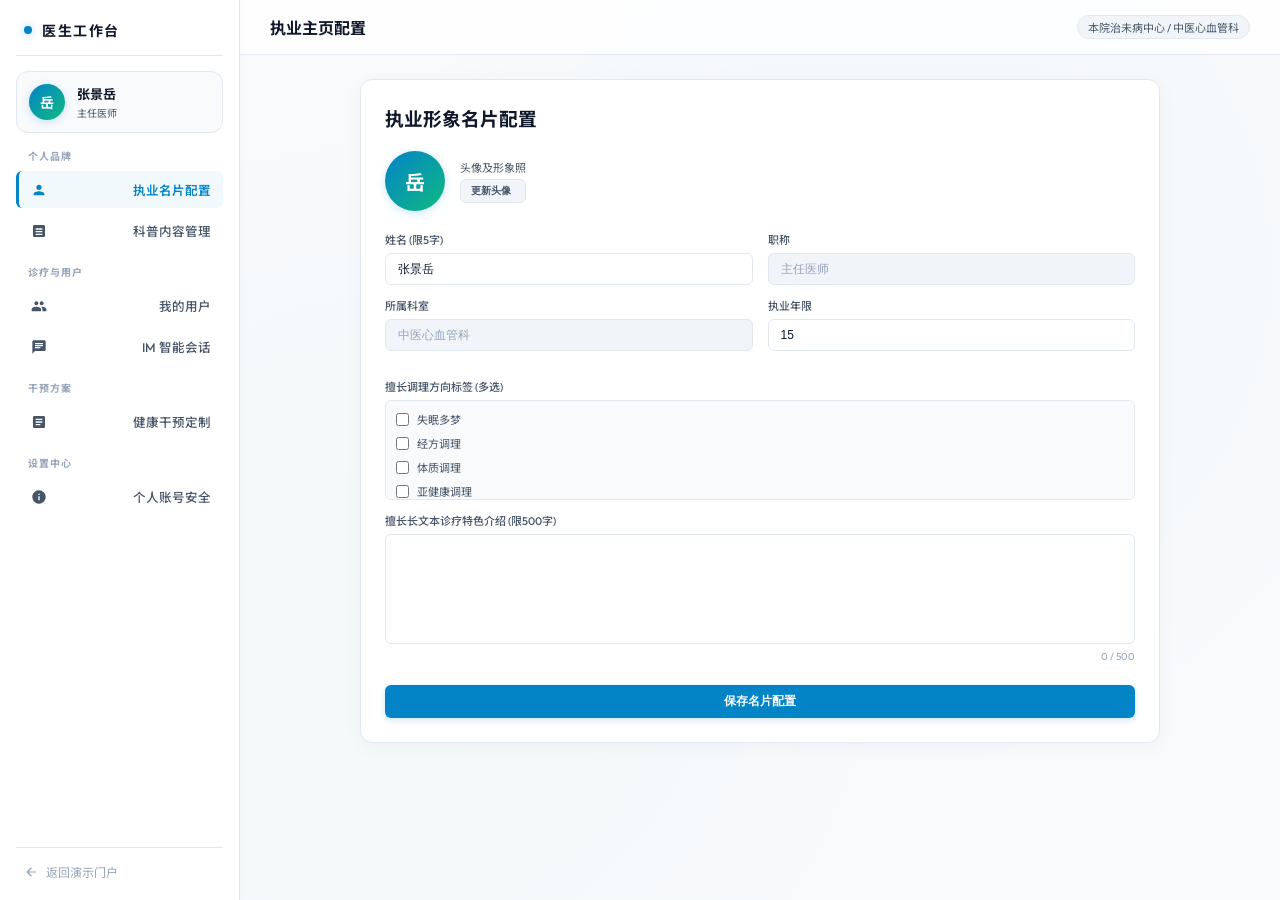
==== doctor.html @ 21242876 "feat: init active health management platform and refactor health state logic" ====
<!DOCTYPE html>
<html lang="zh-CN">
<head>
    <meta charset="UTF-8">
    <meta name="viewport" content="width=device-width, initial-scale=1.0">
    <title>医生端工作台 - AI主动健康平台</title>
    <meta name="description" content="医生执业形象、随访监控、干预方案AI制定、IM智能会话与账号安全中心。">
    <link rel="stylesheet" href="doctor.css">
</head>
<body>

    <!-- 全局页面容器 -->
    <div class="doctor-layout">
        
        <!-- ==================== 左侧固定导航栏 ==================== -->
        <aside class="sidebar">
            <div class="brand">
                <span class="brand-dot"></span>
                <span class="brand-name">医生工作台</span>
            </div>
            
            <!-- 医生个人简要名片 -->
            <div class="sidebar-doc-card">
                <div class="sidebar-avatar" id="side-doc-avatar">岳</div>
                <div class="sidebar-doc-info">
                    <strong id="side-doc-name">张景岳</strong>
                    <span id="side-doc-title">主任医师</span>
                </div>
            </div>
            
            <nav class="sidebar-nav">
                <!-- 模块一：个人品牌管理 -->
                <div class="menu-group">
                    <div class="menu-group-title">个人品牌</div>
                    <a href="#" class="nav-item active" data-panel="profile">
                        <svg viewBox="0 0 24 24"><path d="M12 12c2.21 0 4-1.79 4-4s-1.79-4-4-4-4 1.79-4 4 1.79 4 4 4zm0 2c-2.67 0-8 1.34-8 4v2h16v-2c0-2.66-5.33-4-8-4z"/></svg>
                        执业名片配置
                    </a>
                    <a href="#" class="nav-item" data-panel="articles">
                        <svg viewBox="0 0 24 24"><path d="M19 3H5c-1.1 0-2 .9-2 2v14c0 1.1.9 2 2 2h14c1.1 0 2-.9 2-2V5c0-1.1-.9-2-2-2zm-2 15H7v-2h10v2zm0-4H7v-2h10v2zm0-4H7V8h10v2z"/></svg>
                        科普内容管理
                    </a>
                </div>

                <!-- 模块二：用户与随访 -->
                <div class="menu-group">
                    <div class="menu-group-title">诊疗与用户</div>
                    <a href="#" class="nav-item" data-panel="patients">
                        <svg viewBox="0 0 24 24"><path d="M16 11c1.66 0 2.99-1.34 2.99-3S17.66 5 16 5c-1.66 0-3 1.34-3 3s1.34 3 3 3zm-8 0c1.66 0 2.99-1.34 2.99-3S9.66 5 8 5C6.34 5 5 6.34 5 8s1.34 3 3 3zm0 2c-2.33 0-7 1.17-7 3.5V20h14v-3.5c0-2.33-4.67-3.5-7-3.5zm8 0c-.29 0-.62.02-.97.05 1.16.84 1.97 2 1.97 3.45V20h6v-3.5c0-2.33-4.67-3.5-7-3.5z"/></svg>
                        我的用户
                        <span class="alarm-badge blink" id="sidebar-alarm-badge" style="display:none;">1</span>
                    </a>
                    <a href="#" class="nav-item" data-panel="im">
                        <svg viewBox="0 0 24 24"><path d="M20 2H4c-1.1 0-1.99.9-1.99 2L2 22l4-4h14c1.1 0 2-.9 2-2V4c0-1.1-.9-2-2-2zM6 9h12v2H6V9zm8 5H6v-2h8v2zm4-6H6V6h12v2z"/></svg>
                        IM 智能会话
                    </a>
                </div>

                <!-- 模块三：方案与服务 -->
                <div class="menu-group">
                    <div class="menu-group-title">干预方案</div>
                    <a href="#" class="nav-item" data-panel="recipes">
                        <svg viewBox="0 0 24 24"><path d="M19 3H5c-1.1 0-2 .9-2 2v14c0 1.1.9 2 2 2h14c1.1 0 2-.9 2-2V5c0-1.1-.9-2-2-2zm-5 14H7v-2h7v2zm3-4H7v-2h10v2zm0-4H7V7h10v2z"/></svg>
                        健康干预定制
                    </a>
                </div>

                <!-- 模块四：账号设置 -->
                <div class="menu-group">
                    <div class="menu-group-title">设置中心</div>
                    <a href="#" class="nav-item" data-panel="account">
                        <svg viewBox="0 0 24 24"><path d="M12 2C6.48 2 2 6.48 2 12s4.48 10 10 10 10-4.48 10-10S17.52 2 12 2zm1 15h-2v-6h2v6zm0-8h-2V7h2v2z"/></svg>
                        个人账号安全
                    </a>
                </div>
            </nav>
            
            <div class="sidebar-footer">
                <a href="portal.html" class="exit-link">
                    <svg viewBox="0 0 24 24"><path d="M20 11H7.83l5.59-5.59L12 4l-8 8 8 8 1.41-1.41L7.83 13H20v-2z"/></svg>
                    返回演示门户
                </a>
            </div>
        </aside>

        <!-- ==================== 右侧核心内容区 ==================== -->
        <main class="main-content">
            
            <!-- 头部状态栏 -->
            <header class="content-header">
                <h2 id="current-panel-title">执业主页配置</h2>
                <div class="user-profile">
                    <span class="user-role" id="header-doc-hospital">本院治未病中心 / 中医心血管科</span>
                </div>
            </header>
            
            <!-- 各面板内容区 -->
            <div class="panel-container">
                
                <!-- ==================== 面板 1：执业主页配置 ==================== -->
                <div class="view-panel active" id="panel-profile">
                    <div class="card-glass" style="max-width: 800px; margin: 0 auto;">
                        <h3>执业形象名片配置</h3>
                        <div class="profile-avatar-row" style="margin: 20px 0;">
                            <div class="profile-avatar-large">岳</div>
                            <div style="display:flex; flex-direction:column; gap:4px;">
                                <span style="font-size:11px; color:var(--text-secondary);">头像及形象照</span>
                                <button class="btn btn-secondary" style="padding:4px 10px; font-size:10px;">更新头像</button>
                            </div>
                        </div>
                        
                        <div class="form-group-row">
                            <div class="form-group">
                                <label class="form-label">姓名 (限5字)</label>
                                <input type="text" class="form-input" id="profile-name" value="张景岳">
                            </div>
                            <div class="form-group">
                                <label class="form-label">职称</label>
                                <input type="text" class="form-input" id="profile-title" value="主任医师" disabled>
                            </div>
                        </div>
                        <div class="form-group-row">
                            <div class="form-group">
                                <label class="form-label">所属科室</label>
                                <input type="text" class="form-input" id="profile-dept" value="中医心血管科" disabled>
                            </div>
                            <div class="form-group">
                                <label class="form-label">执业年限</label>
                                <input type="number" class="form-input" id="profile-years" value="15">
                            </div>
                        </div>
                        <div class="form-group" style="margin-top: 15px;">
                            <label class="form-label">擅长调理方向标签 (多选)</label>
                            <div class="checkbox-group" style="max-height:100px;">
                                <label class="checkbox-label"><input type="checkbox" class="profile-tag-check" value="失眠多梦"> 失眠多梦</label>
                                <label class="checkbox-label"><input type="checkbox" class="profile-tag-check" value="经方调理"> 经方调理</label>
                                <label class="checkbox-label"><input type="checkbox" class="profile-tag-check" value="体质调理"> 体质调理</label>
                                <label class="checkbox-label"><input type="checkbox" class="profile-tag-check" value="亚健康调理"> 亚健康调理</label>
                                <label class="checkbox-label"><input type="checkbox" class="profile-tag-check" value="慢病管理"> 慢病管理</label>
                                <label class="checkbox-label"><input type="checkbox" class="profile-tag-check" value="脾胃调理"> 脾胃调理</label>
                            </div>
                        </div>
                        <div class="form-group">
                            <label class="form-label">擅长长文本诊疗特色介绍 (限500字)</label>
                            <textarea class="form-input" id="profile-desc" style="height:110px; resize:none;" maxlength="500" oninput="updateCharCount()"></textarea>
                            <span class="char-count" id="char-count-lbl">0 / 500</span>
                        </div>
                        <button class="btn btn-primary" onclick="saveDocProfileSettings()" style="width:100%; justify-content:center; margin-top:10px;">保存名片配置</button>
                    </div>
                </div>

                <!-- ==================== 面板 1.5：科普内容管理 ==================== -->
                <div class="view-panel" id="panel-articles">
                    <div class="card-glass" style="max-width: 1000px; margin: 0 auto;">
                        <!-- 过滤搜索栏 -->
                        <div class="filter-row">
                            <div class="filter-group">
                                <label class="filter-label">科普标题</label>
                                <input type="text" class="form-input" id="searchArticleTitle" placeholder="搜索标题..." style="width: 180px;" oninput="filterArticlesList()">
                            </div>
                            <div class="filter-group">
                                <label class="filter-label">分类</label>
                                <select class="form-input" id="filterArticleType" style="width: 100px;" onchange="filterArticlesList()">
                                    <option value="all">全部类型</option>
                                    <option value="图文">图文</option>
                                    <option value="视频">视频</option>
                                </select>
                            </div>
                            <div class="filter-group">
                                <label class="filter-label">状态</label>
                                <select class="form-input" id="filterArticleStatus" style="width: 100px;" onchange="filterArticlesList()">
                                    <option value="all">全部状态</option>
                                    <option value="published">已发布</option>
                                    <option value="draft">草稿</option>
                                    <option value="unpublished">已下架</option>
                                </select>
                            </div>
                        </div>

                        <div class="panel-header-action" style="margin-top: 10px;">
                            <h3>科普文章与科普短视频发布</h3>
                            <div class="btn-group">
                                <button class="btn btn-accent" style="padding:6px 12px;" onclick="openAddArticleModal()">+ 发布文章</button>
                                <button class="btn btn-accent" style="padding:6px 12px;" onclick="openAddVideoModal()">+ 发布短视频</button>
                            </div>
                        </div>
                        
                        <div class="table-container">
                            <table class="table">
                                <thead>
                                    <tr>
                                        <th>科普标题</th>
                                        <th>类型</th>
                                        <th>文件大小/字数</th>
                                        <th>生效状态</th>
                                        <th>开启状态</th>
                                        <th>操作</th>
                                    </tr>
                                </thead>
                                <tbody id="cms-list">
                                    <!-- JS 渲染 -->
                                </tbody>
                            </table>
                        </div>
                    </div>
                </div>

                <!-- ==================== 面板 2：我的用户健康档案 ==================== -->
                <div class="view-panel" id="panel-patients">
                    <div class="card-glass shadow-sm">
                        <!-- 搜索与筛选 -->
                        <div class="filter-row" style="display:flex; gap:15px; margin-bottom:15px; flex-wrap: wrap;">
                            <div class="filter-group">
                                <label class="filter-label" style="font-size:12px; color:var(--text-secondary); margin-bottom:4px; display:block;">居民检索</label>
                                <input type="text" class="form-input" id="searchRecordInput" style="width:200px; padding:6px 12px; font-size:12px; background:var(--bg-panel); color:var(--text-primary); border:1px solid var(--border-color); border-radius:6px; outline:none;" placeholder="姓名、手机号..." oninput="filterPatientsList()">
                            </div>
                            <div class="filter-group">
                                <label class="filter-label" style="font-size:12px; color:var(--text-secondary); margin-bottom:4px; display:block;">健康评级</label>
                                <select class="form-input" id="filterPatientState" style="width:140px; padding:6px 12px; font-size:12px; background:var(--bg-panel); color:var(--text-primary); border:1px solid var(--border-color); border-radius:6px; outline:none; cursor:pointer;" onchange="filterPatientsList()">
                                    <option value="all">全部健康判定</option>
                                    <option value="normal">健康 (绿)</option>
                                    <option value="warning">亚健康 (黄)</option>
                                    <option value="risk">风险 (红)</option>
                                </select>
                            </div>
                        </div>

                        <div class="panel-header-action" style="margin-bottom:15px; display:flex; justify-content:space-between; align-items:center;">
                            <h3 style="margin:0; font-size:15px; font-weight:600;">我管理的用户健康档案库</h3>
                            <button class="btn btn-primary" onclick="openAddPatientModal()">+ 新增居民档案</button>
                        </div>
                        
                        <div class="table-container">
                            <table class="table">
                                <thead>
                                    <tr>
                                        <th>姓名</th>
                                        <th>手机号</th>
                                        <th>性别/年龄</th>
                                        <th>BMI状态</th>
                                        <th>健康判定状态</th>
                                        <th>实时体征</th>
                                        <th>操作</th>
                                    </tr>
                                </thead>
                                <tbody id="records-list">
                                    <!-- 由 JS 渲染 -->
                                </tbody>
                            </table>
                        </div>
                    </div>
                </div>

                <!-- ==================== 面板 3：健康干预方案 ==================== -->
                <div class="view-panel" id="panel-recipes">
                    <div class="card-glass">
                        <div class="panel-header-action" style="margin-bottom:15px;">
                            <h3>已开具的健康干预方案列表</h3>
                            <button class="btn btn-primary" onclick="openAddRecipeModal()">+ 新定制干预方案</button>
                        </div>
                        
                        <div class="table-container">
                            <table class="table">
                                <thead>
                                    <tr>
                                        <th>方案名称</th>
                                        <th>接收居民</th>
                                        <th>中医食疗建议</th>
                                        <th>理疗与运动</th>
                                        <th>起居睡眠</th>
                                        <th>开具日期</th>
                                        <th>操作</th>
                                    </tr>
                                </thead>
                                <tbody id="recipes-list-tbody">
                                    <!-- 由 JS 动态渲染方案列表 -->
                                </tbody>
                            </table>
                        </div>
                    </div>
                </div>

    <!-- 新增/编辑干预方案弹窗 Modal -->
    <div class="modal-overlay" id="recipe-edit-modal" style="z-index: 1000;">
        <div class="modal-content" style="max-width: 900px; width: 90%; background: var(--bg-panel); backdrop-filter: blur(20px); border: 1px solid var(--border-color); box-shadow: 0 20px 40px rgba(0,0,0,0.3);">
            <div class="modal-header">
                <h3 id="recipe-modal-title">个性化健康干预方案定制</h3>
                <span class="modal-close" onclick="closeRecipeModal()">✕</span>
            </div>
            <div class="modal-body" style="padding-top:10px;">
                <div class="recipe-custom-layout" style="display: grid; grid-template-columns: 1.2fr 1fr; gap: 20px;">
                    <!-- 左侧：方案编辑表单 -->
                    <div style="display:flex; flex-direction:column; gap:10px;">
                        <div class="form-group">
                            <label class="form-label">选择在管居民</label>
                            <select class="form-input" id="recp-patient-select" style="background:var(--bg-panel); color:var(--text-primary); border:1px solid var(--border-color);">
                                <!-- 由 JS 渲染在管居民 -->
                            </select>
                        </div>
                        
                        <div class="form-group">
                            <label class="form-label">方案名称 (限30字)</label>
                            <input type="text" class="form-input" id="recp-title" placeholder="例如：气虚型轻度高血压调理方案">
                        </div>
                        
                        <div class="form-group">
                            <label class="form-label">中医食疗建议 (限500字)</label>
                            <textarea class="form-input" id="recp-diet" style="height:60px; resize:none;" placeholder="食疗建议、调理方剂或药膳膳食配比..."></textarea>
                        </div>
                        
                        <div class="form-group">
                            <label class="form-label">理疗与运动建议 (限300字)</label>
                            <textarea class="form-input" id="recp-sport" style="height:50px; resize:none;" placeholder="如太极拳、八段锦训练时长等..."></textarea>
                        </div>
                        
                        <div class="form-group">
                            <label class="form-label">作息改善策略 (限300字)</label>
                            <textarea class="form-input" id="recp-sleep" style="height:50px; resize:none;" placeholder="起居时辰及作息改善要求..."></textarea>
                        </div>
                        
                        <div class="form-group">
                            <label class="form-label">医生专属医嘱 (限200字)</label>
                            <textarea class="form-input" id="recp-advise" style="height:40px; resize:none;" placeholder="例如：心率血氧如持续异常，请尽快线下复诊..."></textarea>
                        </div>
                        
                        <div class="form-group">
                            <label class="form-label">推荐关联商品 (多选)</label>
                            <div class="checkbox-group" id="recp-goods-checkboxes" style="max-height:80px; overflow-y:auto; padding:5px; border:1px solid var(--border-color); border-radius:6px; background:rgba(0,0,0,0.05);">
                                <!-- JS 渲染可用商品 -->
                            </div>
                        </div>
                    </div>

                    <!-- 右侧：方案模板一键套用 -->
                    <div style="display:flex; flex-direction:column; gap:10px; border-left: 1px solid var(--border-color); padding-left:20px;">
                        <h4 style="font-size:12px; color:var(--accent); margin-bottom:5px;">常用中医健康方案模板 (一键套用)</h4>
                        <div class="template-list" style="display:flex; flex-direction:column; gap:10px; overflow-y:auto; max-height:420px;">
                            
                            <div class="template-card" onclick="applyRecipeTemplate(1)" style="cursor:pointer; padding:10px; border:1px solid var(--border-color); border-radius:8px; background:rgba(255,255,255,0.02); transition:0.3s;">
                                <strong>🍵 脾虚湿盛失眠调理模板</strong>
                                <p style="font-size:10px; color:var(--text-secondary); margin-top:4px; line-height:1.4;">食疗多以薏米红豆山药为主，运动配合午后八段锦理气化湿，夜里10点前入睡。</p>
                            </div>
                            
                            <div class="template-card" onclick="applyRecipeTemplate(2)" style="cursor:pointer; padding:10px; border:1px solid var(--border-color); border-radius:8px; background:rgba(255,255,255,0.02); transition:0.3s;">
                                <strong>🧘 轻度高血压肝阳上亢运动模板</strong>
                                <p style="font-size:10px; color:var(--text-secondary); margin-top:4px; line-height:1.4;">配合晚间太极拳及意守涌泉舒缓交感神经，多食苦瓜芹菜，控盐控脂。</p>
                            </div>
                            
                            <div class="template-card" onclick="applyRecipeTemplate(3)" style="cursor:pointer; padding:10px; border:1px solid var(--border-color); border-radius:8px; background:rgba(255,255,255,0.02); transition:0.3s;">
                                <strong>🍵 气阴两虚气短乏力茶饮模板</strong>
                                <p style="font-size:10px; color:var(--text-secondary); margin-top:4px; line-height:1.4;">推荐人参黄精生脉饮代茶频服，晨起温和慢跑，切勿过度劳累及大汗淋漓。</p>
                            </div>

                        </div>
                        <div style="font-size:9px; color:var(--text-muted); line-height:1.4; margin-top:10px;">
                            💡 说明：选择上方方案模板将自动填入左侧编辑域。医生可在二次微调后确认下发并保存。
                        </div>
                    </div>
                </div>
            </div>
            <div class="modal-footer" style="padding-top:15px; border-top: 1px solid var(--border-color); display:flex; justify-content:flex-end; gap:10px;">
                <button class="btn btn-secondary" onclick="closeRecipeModal()">取消</button>
                <button class="btn btn-success" onclick="submitHealthRecipe()">确认下发方案并永久归档</button>
            </div>
        </div>
    </div>

                <!-- ==================== 面板 4：IM 智能会话 ==================== -->
                <div class="view-panel" id="panel-im">
                    <div class="card-glass" style="padding:20px; height: 580px; display:flex; flex-direction:column; justify-content:center; align-items:center; gap:20px; text-align:center;">
                        <svg viewBox="0 0 24 24" style="width:64px; height:64px; fill:var(--accent);"><path d="M20 2H4c-1.1 0-1.99.9-1.99 2L2 22l4-4h14c1.1 0 2-.9 2-2V4c0-1.1-.9-2-2-2zM6 9h12v2H6V9zm8 5H6v-2h8v2zm4-6H6V6h12v2z"/></svg>
                        <div style="max-width:480px;">
                            <h3 style="font-size:16px; margin-bottom:10px;">即时通信双向联动演练入口</h3>
                            <p style="font-size:12px; color:var(--text-secondary); line-height:1.6; margin-bottom:20px;">
                                平台高保真双机联动演练器提供了最完整的实时 IM 会话功能。为了在演示时具有最佳的侧边大屏互动、手表异常 30s 波动监测、高危警报自动红闪以及转诊就医引导，建议直接使用联动演练器进行汇报。
                            </p>
                            <a href="doctor_connect.html" class="btn btn-accent" style="padding:10px 24px; text-decoration:none;">开启双端 IM 连通演练 (doctor_connect.html)</a>
                        </div>
                    </div>
                </div>

                <!-- ==================== 面板 5：个人账号安全 ==================== -->
                <div class="view-panel" id="panel-account">
                    <div class="recipe-custom-layout">
                        <!-- 修改密码 -->
                        <div class="card-glass">
                            <h3>修改登录密码</h3>
                            <div class="form-group" style="margin-top:15px;">
                                <label class="form-label">原密码</label>
                                <input type="password" class="form-input" id="oldPassword" placeholder="输入原密码 (默认 admin)">
                            </div>
                            <div class="form-group">
                                <label class="form-label">新密码 (至少8位, 包含字母和数字)</label>
                                <input type="password" class="form-input" id="newPassword" placeholder="输入新密码">
                            </div>
                            <div class="form-group">
                                <label class="form-label">确认新密码</label>
                                <input type="password" class="form-input" id="confirmPassword" placeholder="再次输入新密码">
                            </div>
                            <button class="btn btn-primary" onclick="submitPasswordChange()" style="width:100%; justify-content:center; margin-top:10px;">提交修改密码</button>
                        </div>

                        <!-- 手机安全换绑 -->
                        <div class="card-glass">
                            <h3>安全换绑手机号 (双向验证)</h3>
                            <div class="phone-status-display" style="margin: 15px 0 10px;">
                                <span>当前绑定手机号：</span>
                                <strong id="currentBindPhone">138****8888</strong>
                            </div>
                            
                            <!-- 第一步 -->
                            <div id="phone-step-1">
                                <div class="form-group">
                                    <label class="form-label">获取原手机验证码以确认身份</label>
                                    <div class="sms-code-group">
                                        <input type="text" class="form-input" id="oldCodeInput" placeholder="原号码验证码">
                                        <button class="sms-send-btn" id="oldSmsBtn" onclick="sendOldPhoneSms()">获取验证码</button>
                                    </div>
                                </div>
                                <button class="btn btn-accent" onclick="nextPhoneStep()" style="width:100%; justify-content:center; margin-top:10px;">验证身份并进入下一步</button>
                            </div>

                            <!-- 第二步 -->
                            <div id="phone-step-2" style="display:none;">
                                <div class="form-group">
                                    <label class="form-label">新手机号</label>
                                    <input type="text" class="form-input" id="newPhoneInput" placeholder="输入新11位手机号">
                                </div>
                                <div class="form-group">
                                    <label class="form-label">新手机验证码</label>
                                    <div class="sms-code-group">
                                        <input type="text" class="form-input" id="newCodeInput" placeholder="新号码验证码">
                                        <button class="sms-send-btn" id="newSmsBtn" onclick="sendNewPhoneSms()">获取验证码</button>
                                    </div>
                                </div>
                                <button class="btn btn-primary" onclick="submitPhoneChange()" style="width:100%; justify-content:center; margin-top:10px;">确认安全换绑</button>
                            </div>
                        </div>
                    </div>
                </div>

            </div>
        </main>
    </div>

    <!-- ==================== 科普内容发布与编辑模态框 ==================== -->
    <div class="modal-overlay" id="article-modal">
        <div class="modal-content">
            <div class="modal-header" style="display:flex; justify-content:space-between; align-items:center; border-bottom: 1px solid var(--border-color); padding-bottom:10px; margin-bottom:15px;">
                <h3 id="article-modal-title">发布科普图文文章</h3>
                <span class="modal-close" style="cursor:pointer;" onclick="closeAddArticleModal()">✕</span>
            </div>
            <div class="form-group">
                <label class="form-label">文章标题</label>
                <input type="text" class="form-input" id="art-title" placeholder="例如：春季养肝防气滞食疗指南">
            </div>
            <div class="form-group">
                <label class="form-label">正文文字</label>
                <textarea class="form-input" id="art-body" style="height:120px; resize:none;" placeholder="请输入科普文章正文内容..."></textarea>
            </div>
            <div class="modal-footer" style="display:flex; justify-content:flex-end; gap:10px; margin-top:15px; border-top:1px solid var(--border-color); padding-top:10px;">
                <button class="btn btn-secondary" onclick="closeAddArticleModal()">取消</button>
                <button class="btn btn-primary" id="art-submit-btn" onclick="submitAddArticle()">确认发布科普</button>
            </div>
        </div>
    </div>

    <div class="modal-overlay" id="video-modal">
        <div class="modal-content">
            <div class="modal-header" style="display:flex; justify-content:space-between; align-items:center; border-bottom: 1px solid var(--border-color); padding-bottom:10px; margin-bottom:15px;">
                <h3 id="video-modal-title">发布科普微视频</h3>
                <span class="modal-close" style="cursor:pointer;" onclick="closeAddVideoModal()">✕</span>
            </div>
            <div class="form-group">
                <label class="form-label">视频科普标题</label>
                <input type="text" class="form-input" id="vid-title" placeholder="例如：太极拳涌泉静息呼吸法教学">
            </div>
            <div class="form-group">
                <label class="form-label">模拟上传视频文件 (仅限MP4/MOV，小于100MB)</label>
                <div style="display:flex; gap:10px; align-items:center;">
                    <input type="number" class="form-input" id="vid-size" style="width:100px;" placeholder="文件大小MB">
                    <span style="font-size:10px; color:var(--text-secondary);">MB (校验大小)</span>
                </div>
            </div>
            <div class="modal-footer" style="display:flex; justify-content:flex-end; gap:10px; margin-top:15px; border-top:1px solid var(--border-color); padding-top:10px;">
                <button class="btn btn-secondary" onclick="closeAddVideoModal()">取消</button>
                <button class="btn btn-primary" id="vid-submit-btn" onclick="submitAddVideo()">提交发布并异步转码</button>
            </div>
        </div>
    </div>

    <!-- ==================== 6. 生理数字人个人详情看板弹窗 (浅色科技版，支持二级下钻) ==================== -->
    <div class="modal-overlay" id="record-detail-modal" onclick="closeRecordDetailModal()">
        <div class="record-detail-container" onclick="event.stopPropagation()">
            
            <div class="modal-close-btn" onclick="closeRecordDetailModal()">✕</div>
            
            <div class="record-detail-title">
                <h2>居民健康画像数字孪生看板 <span class="sync-status" id="headerTimeDetail">手表指标 5s 动态刷新</span></h2>
            </div>

            <div class="record-detail-layout">
                <!-- 左列：基础信息 + 5大体征数据 + 趋势图 -->
                <div class="record-side-col">
                    
                    <!-- 模块 B: 用户核心信息 -->
                    <div class="info-block">
                        <div class="info-block-title">👤 用户核心资料</div>
                        <div class="profile-grid">
                            <div class="profile-item">
                                <span class="profile-label">用户名</span>
                                <span class="profile-val" id="pat-name">用****6</span>
                            </div>
                            <div class="profile-item">
                                <span class="profile-label">手机号</span>
                                <span class="profile-val" id="pat-phone">139****9056</span>
                            </div>
                            <div class="profile-item">
                                <span class="profile-label">性别年龄</span>
                                <span class="profile-val" id="pat-age">男 / 32岁</span>
                            </div>
                            <div class="profile-item">
                                <span class="profile-label">身高体重</span>
                                <span class="profile-val" id="pat-body">170cm / 69kg</span>
                            </div>
                            <div class="profile-item">
                                <span class="profile-label">BMI</span>
                                <span class="profile-val text-neon-green" id="pat-bmi">23.88 <span class="bmi-badge">正常</span></span>
                            </div>
                        </div>
                    </div>

                    <!-- 模块 D: 实时生理体征 data -->
                    <div class="info-block" style="margin-top: 15px;">
                        <div class="info-block-title">⌚ 实时生理体征 (手表实时监测)</div>
                        <div class="flex-col gap-10">
                            <!-- D-1 心率 -->
                            <div class="vital-card border-heart">
                                <div class="vital-icon-box bg-heart">❤️</div>
                                <div class="vital-content">
                                    <div class="vital-row">
                                        <span class="vital-label">实时心率</span>
                                        <span class="vital-status text-neon-green" id="det-hr-status">正常</span>
                                    </div>
                                    <div class="vital-row-data">
                                        <span class="vital-number text-neon-cyan" id="det-hr">80</span>
                                        <span class="vital-unit">次/分</span>
                                    </div>
                                    <div class="vital-time" id="det-hr-time">更新时间: 刚刚</div>
                                </div>
                            </div>

                            <!-- D-2 睡眠 -->
                            <div class="vital-card border-sleep">
                                <div class="vital-icon-box bg-sleep">🛌</div>
                                <div class="vital-content">
                                    <div class="vital-row">
                                        <span class="vital-label">睡眠时长</span>
                                        <span class="vital-status text-neon-green" id="det-sleep-status">正常</span>
                                    </div>
                                    <div class="vital-row-data">
                                        <span class="vital-number text-neon-cyan" id="det-sleep">7.5</span>
                                        <span class="vital-unit">小时</span>
                                    </div>
                                    <div class="vital-time" id="det-sleep-time">更新时间: 刚刚</div>
                                </div>
                            </div>

                            <!-- D-3 血压 -->
                            <div class="vital-card border-bp">
                                <div class="vital-icon-box bg-bp">🩺</div>
                                <div class="vital-content">
                                    <div class="vital-row">
                                        <span class="vital-label">血压状况</span>
                                        <span class="vital-status text-neon-green" id="det-bp-status">正常</span>
                                    </div>
                                    <div class="vital-row-data">
                                        <span class="vital-number text-neon-cyan" id="det-bp">120/80</span>
                                        <span class="vital-unit">mmHg</span>
                                    </div>
                                    <div class="vital-time" id="det-bp-time">更新时间: 刚刚</div>
                                </div>
                            </div>

                            <!-- D-4 血氧 -->
                            <div class="vital-card border-o2">
                                <div class="vital-icon-box bg-o2">🩸</div>
                                <div class="vital-content">
                                    <div class="vital-row">
                                        <span class="vital-label">血氧饱和度</span>
                                        <span class="vital-status text-neon-green" id="det-spo2-status">正常</span>
                                    </div>
                                    <div class="vital-row-data">
                                        <span class="vital-number text-neon-cyan" id="det-spo2">99</span>
                                        <span class="vital-unit">%</span>
                                    </div>
                                    <div class="vital-time" id="det-spo2-time">更新时间: 刚刚</div>
                                </div>
                            </div>

                            <!-- D-5 步数 -->
                            <div class="vital-card border-step">
                                <div class="vital-icon-box bg-step">🏃</div>
                                <div class="vital-content">
                                    <div class="vital-row">
                                        <span class="vital-label">今日步数</span>
                                        <span class="vital-status text-neon-green" id="det-step-status">达标</span>
                                    </div>
                                    <div class="vital-row-data">
                                        <span class="vital-number text-neon-cyan" id="det-step">8000</span>
                                        <span class="vital-unit">步</span>
                                    </div>
                                    <div class="vital-time" id="det-step-time">更新时间: 刚刚</div>
                                </div>
                            </div>
                        </div>
                    </div>

                    <!-- 模块 E: 用户历史趋势折线图 -->
                    <div class="info-block" style="margin-top: 15px; height: 230px; display: flex; flex-direction: column;">
                        <div class="info-block-title">📈 生理指标30天趋势历史</div>
                        <div class="trends-tab-group">
                            <button class="trend-tab active" data-type="heart" onclick="switchDetailTrend('heart')">心率</button>
                            <button class="trend-tab" data-type="sleep" onclick="switchDetailTrend('sleep')">睡眠</button>
                            <button class="trend-tab" data-type="bp" onclick="switchDetailTrend('bp')">血压</button>
                            <button class="trend-tab" data-type="o2" onclick="switchDetailTrend('o2')">血氧</button>
                            <button class="trend-tab" data-type="step" onclick="switchDetailTrend('step')">步数</button>
                        </div>
                        <div class="trend-chart-draw-area" style="flex-grow: 1; margin-top: 10px;">
                            <svg id="detailTrendSVG" width="100%" height="100%" viewBox="0 0 280 130" preserveAspectRatio="none">
                                <!-- JS 动态重绘折线与渐变 -->
                            </svg>
                        </div>
                    </div>

                </div>

                <!-- 中列：3D生理数字人展示区 -->
                <div class="record-center-col">
                    
                    <!-- 模块 C: 3D数字人及发光底座 -->
                    <div class="twin-model-container">
                        
                        <!-- 悬浮标签系统 -->
                        <div class="floating-tag-item tag-l" id="detTagHeart" style="top: 100px; left: 10px;">
                            <span class="tag-status-icon bg-green">🟢</span>
                            <span class="tag-txt">心率: 80bpm</span>
                        </div>
                        
                        <div class="floating-tag-item tag-r" id="detTagSleep" style="top: 140px; right: 10px;">
                            <span class="tag-status-icon bg-green">🟢</span>
                            <span class="tag-txt">睡眠: 7.5h</span>
                        </div>

                        <div class="floating-tag-item tag-l" id="detTagBp" style="top: 180px; left: 5px;">
                            <span class="tag-status-icon bg-green">🟢</span>
                            <span class="tag-txt">血压: 120/80</span>
                        </div>

                        <div class="floating-tag-item tag-r" id="detTagO2" style="top: 220px; right: 5px;">
                            <span class="tag-status-icon bg-green">🟢</span>
                            <span class="tag-txt">血氧: 99%</span>
                        </div>

                        <div class="floating-tag-item tag-l" id="detTagStep" style="bottom: 80px; left: 15px;">
                            <span class="tag-status-icon bg-green">🟢</span>
                            <span class="tag-txt">步数: 8000步</span>
                        </div>

                        <!-- 虚线引线 SVG 图层 -->
                        <svg class="pointer-line-layer" id="pointerLineLayer" width="100%" height="100%">
                            <!-- 动态划线 -->
                        </svg>

                        <!-- 半透明蓝色 3D 数字人 -->
                        <div class="human-mesh-box">
                            <svg viewBox="0 0 100 240" class="human-mesh-svg">
                                <!-- 身体轮廓骨骼线 -->
                                <path class="body-skeleton" d="M50 20 L50 220 M30 60 L70 60 M30 60 L35 120 L28 180 M70 60 L65 120 L72 180 M40 130 L38 180 L42 230 M60 130 L62 180 L58 230 M40 130 L60 130" stroke="#0284c7" stroke-width="1.2" fill="none" opacity="0.6"/>
                                <circle cx="50" cy="30" r="14" stroke="#0284c7" stroke-width="1.5" fill="none" opacity="0.5"/>
                                <!-- 脑部微变发光 -->
                                <circle cx="50" cy="30" r="4" fill="#0284c7" opacity="0.8" class="skeleton-glow" id="detBrainGlow"></circle>
                                <!-- 心脏跳动发光 -->
                                <circle cx="48" cy="72" r="5" fill="#ef4444" id="detHeartGlow" class="heart-pulse-node"></circle>
                                <!-- 肺部发光 -->
                                <ellipse cx="50" cy="85" rx="7" ry="9" stroke="#0284c7" stroke-width="0.8" fill="none" opacity="0.4"/>
                                <!-- 胃部发光 -->
                                <path d="M46 102 Q50 96 54 105 Q58 114 48 116 Z" stroke="#0284c7" stroke-width="0.8" fill="none" opacity="0.4"/>
                                <!-- 肾脏发光 -->
                                <circle cx="42" cy="120" r="2.5" fill="#0284c7" opacity="0.4"></circle>
                                <circle cx="58" cy="120" r="2.5" fill="#0284c7" opacity="0.4"></circle>
                            </svg>
                        </div>

                        <!-- 双层自旋转底座 -->
                        <div class="digital-pedestal">
                            <div class="pedestal-ring ring-cw"></div>
                            <div class="pedestal-ring ring-ccw"></div>
                        </div>

                        <!-- 24小时评估总体状态 -->
                        <div class="pedestal-health-score">
                            <div class="score-lbl">24小时健康评估</div>
                            <div class="score-status text-neon-green" id="det-general-status">正常</div>
                            <div class="score-stars" id="det-general-stars">★★★★☆</div>
                        </div>
                    </div>
                </div>

                <!-- 右列：疾病预测 + 睡眠与运动直方图 + 八维中医雷达图 -->
                <div class="record-side-col">
                    
                    <!-- 模块 F: 未来一个月疾病风险评估 -->
                    <div class="info-block">
                        <div class="info-block-title">🔮 未来一个月疾病风险预测</div>
                        <div class="risk-bar-list">
                            <div class="bar-item">
                                <div class="bar-meta"><span>脑血管风险</span><span id="det-risk-stroke">5.2%</span></div>
                                <div class="bar-track"><div class="bar-fill bg-green" id="det-fill-stroke" style="width: 5.2%;"></div></div>
                            </div>
                            <div class="bar-item">
                                <div class="bar-meta"><span>心力衰竭</span><span id="det-risk-heartfail">1.2%</span></div>
                                <div class="bar-track"><div class="bar-fill bg-green" id="det-fill-heartfail" style="width: 1.2%;"></div></div>
                            </div>
                            <div class="bar-item">
                                <div class="bar-meta"><span>冠心病</span><span id="det-risk-chd">0.8%</span></div>
                                <div class="bar-track"><div class="bar-fill bg-green" id="det-fill-chd" style="width: 0.8%;"></div></div>
                            </div>
                            <div class="bar-item">
                                <div class="bar-meta"><span>房颤风险</span><span id="det-risk-af">0.6%</span></div>
                                <div class="bar-track"><div class="bar-fill bg-green" id="det-fill-af" style="width: 0.6%;"></div></div>
                            </div>
                        </div>
                    </div>

                    <!-- 模块 G: 睡眠分析直方图 -->
                    <div class="info-block" style="margin-top: 15px;">
                        <div class="info-block-title">🛌 睡眠周期分布监测</div>
                        <div class="sleep-stacked-container">
                            <div class="sleep-timeline-hours">
                                <span class="sleep-time-lbl">入睡 22:30</span>
                                <span class="sleep-time-lbl" style="text-align: right;">起 06:30</span>
                            </div>
                            <!-- 三色睡眠堆叠柱状图 -->
                            <div class="sleep-bar-gauge">
                                <div class="sleep-gauge-segment segment-deep" id="det-sleep-deep-pct" style="width: 35%;" title="深睡"></div>
                                <div class="sleep-gauge-segment segment-light" id="det-sleep-light-pct" style="width: 50%;" title="浅睡"></div>
                                <div class="sleep-gauge-segment segment-awake" id="det-sleep-awake-pct" style="width: 15%;" title="清醒"></div>
                            </div>
                            <!-- 数据比率明细 -->
                            <div class="sleep-stats-detail" style="margin-top: 8px; display: grid; grid-template-columns: repeat(3, 1fr); text-align: center; font-size: 10px;">
                                <div><span style="color: #0369a1; display: block; font-weight: 600;">深睡</span><span id="det-sleep-deep-val">2.6h</span></div>
                                <div><span style="color: #0284c7; display: block; font-weight: 600;">浅睡</span><span id="det-sleep-light-val">3.8h</span></div>
                                <div><span style="color: #eab308; display: block; font-weight: 600;">清醒</span><span id="det-sleep-awake-val">1.1h</span></div>
                            </div>
                        </div>
                    </div>

                    <!-- 模块 H: 24h 运动强度直方图 -->
                    <div class="info-block" style="margin-top: 15px;">
                        <div class="info-block-title">🏃 24小时运动分布 (每小时强度)</div>
                        <div class="motion-histogram-box">
                            <div class="motion-bars-row" id="detMotionBarsRow">
                                <!-- JS 动态画 24 根柱子 -->
                            </div>
                            <div class="motion-hours-labels">
                                <span>00:00</span>
                                <span>12:00</span>
                                <span>24:00</span>
                            </div>
                        </div>
                    </div>

                    <!-- 模块 I: 中医八维脏腑状况雷达图 -->
                    <div class="info-block" style="margin-top: 15px; flex-grow: 1; display: flex; flex-direction: column;">
                        <div class="info-block-title">☯️ 中医气血八维脏腑状况</div>
                        <div class="tcm-radar-section" style="flex-grow: 1; display: grid; grid-template-columns: 140px 1fr; gap: 10px; align-items: center;">
                            <!-- 雷达 SVG 绘图区 -->
                            <div class="radar-svg-box">
                                <svg width="140" height="140" id="tcmRadarSVG" style="display: block; overflow: visible;">
                                    <!-- 动态渲染多边形网格及顶点 -->
                                </svg>
                            </div>
                            <!-- 辨证病机与症状 -->
                            <div class="radar-diagnosis-box">
                                <div class="diag-title" id="detTcmDiagTitle">气血和平 🟢</div>
                                <div class="diag-row-sub">
                                    <span class="diag-lbl">出警病机</span>
                                    <span class="diag-txt-val" id="detTcmDiagPulse">脉象平缓，脏腑气血运行周流。</span>
                                </div>
                                <div class="diag-row-sub" style="margin-top: 5px;">
                                    <span class="diag-lbl">常见症状</span>
                                    <span class="diag-txt-val" id="detTcmDiagSymptoms">神清气爽，饮食正常，无腹胀、失眠多梦。</span>
                                </div>
                            </div>
                        </div>
                    </div>

                </div>
            </div>

        </div>
    </div>

    <!-- 居民档案 新增/编辑 Modal -->
    <div class="modal-overlay" id="patient-modal">
        <div class="modal-content" style="max-width: 600px;">
            <div class="modal-header">
                <h3 id="patient-modal-title">新增居民健康档案</h3>
                <span class="modal-close" onclick="closePatientModal()">✕</span>
            </div>
            <div class="modal-body" style="max-height: 450px; overflow-y: auto; padding-right: 5px;">
                <h4 style="font-size:12px; color:var(--accent); margin-bottom:10px; border-bottom:1px solid var(--border-color); padding-bottom:4px;">基本健康信息</h4>
                <div class="form-group-row">
                    <div class="form-group">
                        <label class="form-label">居民姓名</label>
                        <input type="text" class="form-input" id="pat-form-name" placeholder="请输入姓名">
                    </div>
                    <div class="form-group">
                        <label class="form-label">手机号</label>
                        <input type="text" class="form-input" id="pat-form-phone" placeholder="请输入11位手机号">
                    </div>
                </div>
                <div class="form-group-row">
                    <div class="form-group">
                        <label class="form-label">性别</label>
                        <select class="form-input" id="pat-form-gender">
                            <option value="男">男</option>
                            <option value="女">女</option>
                        </select>
                    </div>
                    <div class="form-group">
                        <label class="form-label">年龄</label>
                        <input type="text" class="form-input" id="pat-form-age" placeholder="例如：45岁">
                    </div>
                </div>
                <div class="form-group-row">
                    <div class="form-group">
                        <label class="form-label">身高 (cm)</label>
                        <input type="number" class="form-input" id="pat-form-height" placeholder="例如：170">
                    </div>
                    <div class="form-group">
                        <label class="form-label">体重 (kg)</label>
                        <input type="number" step="0.1" class="form-input" id="pat-form-weight" placeholder="例如：65">
                    </div>
                    <div class="form-group">
                        <label class="form-label">健康判定状态</label>
                        <input type="text" class="form-input" id="pat-form-state-display" readonly style="background:#f1f5f9; cursor:not-allowed;" value="健康 (绿)">
                        <input type="hidden" id="pat-form-state" value="normal">
                    </div>
                </div>
                
                <h4 style="font-size:12px; color:var(--accent); margin:15px 0 10px; border-bottom:1px solid var(--border-color); padding-bottom:4px;">健康评估风险报告评级</h4>
                <div class="form-group-row">
                    <div class="form-group">
                        <label class="form-label">脑血管风险评估</label>
                        <select class="form-input" id="pat-form-cardio-risk" onchange="autoCalcHealthState()">
                            <option value="低">低</option>
                            <option value="中">中</option>
                            <option value="高">高</option>
                        </select>
                    </div>
                    <div class="form-group">
                        <label class="form-label">情绪压力风险评估</label>
                        <select class="form-input" id="pat-form-emotion-risk" onchange="autoCalcHealthState()">
                            <option value="低">低</option>
                            <option value="中">中</option>
                            <option value="高">高</option>
                        </select>
                    </div>
                    <div class="form-group">
                        <label class="form-label">睡眠风险评估</label>
                        <select class="form-input" id="pat-form-sleep-risk" onchange="autoCalcHealthState()">
                            <option value="低">低</option>
                            <option value="中">中</option>
                            <option value="高">高</option>
                        </select>
                    </div>
                </div>
                
                <h4 style="font-size:12px; color:var(--accent); margin:15px 0 10px; border-bottom:1px solid var(--border-color); padding-bottom:4px;">手表监测体征 (初始模拟值)</h4>
                <div class="form-group-row">
                    <div class="form-group">
                        <label class="form-label">心率 (bpm)</label>
                        <input type="number" class="form-input" id="pat-form-hr" placeholder="如 75">
                    </div>
                    <div class="form-group">
                        <label class="form-label">血氧 (%)</label>
                        <input type="number" class="form-input" id="pat-form-spo2" placeholder="如 98">
                    </div>
                    <div class="form-group">
                        <label class="form-label">血压 (mmHg)</label>
                        <input type="text" class="form-input" id="pat-form-bp" placeholder="如 120/80">
                    </div>
                </div>
                <div class="form-group-row">
                    <div class="form-group">
                        <label class="form-label">睡眠时长 (小时)</label>
                        <input type="number" step="0.1" class="form-input" id="pat-form-sleep" placeholder="如 7.5">
                    </div>
                    <div class="form-group">
                        <label class="form-label">今日步数</label>
                        <input type="number" class="form-input" id="pat-form-steps" placeholder="如 6000">
                    </div>
                </div>

                <h4 style="font-size:12px; color:var(--accent); margin:15px 0 10px; border-bottom:1px solid var(--border-color); padding-bottom:4px;">中医辨证与经络信息</h4>
                <div class="form-group-row">
                    <div class="form-group">
                        <label class="form-label">经络运行盘</label>
                        <input type="text" class="form-input" id="pat-form-meridian" placeholder="如：心经 正常 (午时)">
                    </div>
                    <div class="form-group">
                        <label class="form-label">中医辨证</label>
                        <input type="text" class="form-input" id="pat-form-syndrome" placeholder="如：脾虚湿盛">
                    </div>
                </div>
                <div class="form-group">
                    <label class="form-label">表现症状</label>
                    <input type="text" class="form-input" id="pat-form-symptoms" placeholder="如：腹胀、失眠易醒">
                </div>
                <div class="form-group">
                    <label class="form-label">中医病机解释</label>
                    <textarea class="form-input" id="pat-form-explanation" style="height: 60px; resize: none;" placeholder="例如：脾虚则运化失司..."></textarea>
                </div>
            </div>
            <div class="modal-footer">
                <button class="btn btn-secondary" onclick="closePatientModal()">取消</button>
                <button class="btn btn-success" id="pat-form-submit-btn" onclick="submitPatientForm()">确认保存</button>
            </div>
        </div>
    </div>

    <!-- 全局提示框 -->
    <div class="global-float-notification" id="doc-notification"></div>

    <script src="doctor.js" charset="utf-8"></script>
</body>
</html>
---- doctor.css ----
/* ==========================================================================
   医生端工作台 - 样式系统 (doctor.css)
   设计风格：企业级浅色微光玻璃态 (Enterprise Light Glassmorphism)
   ========================================================================== */

@import url('https://fonts.googleapis.com/css2?family=Outfit:wght@300;400;500;600;700&family=Noto+Sans+SC:wght@300;400;500;700&display=swap');

:root {
    --bg-main: #f8fafc; /* 浅灰白 */
    --bg-sidebar: #ffffff; /* 纯白侧栏 */
    --bg-card: #ffffff; /* 纯白卡片 */
    --border-color: #e2e8f0; /* 细灰色线 */
    --primary: #10b981; /* 翡翠绿 */
    --accent: #0284c7; /* 科技蓝 */
    --danger: #ef4444; /* 珊瑚红 */
    --warning: #f59e0b; /* 警告黄 */
    --text-primary: #0f172a; /* 深炭灰 */
    --text-secondary: #475569; /* 中灰 */
    --text-muted: #94a3b8; /* 浅灰 */
    --transition: all 0.3s cubic-bezier(0.4, 0, 0.2, 1);
}

* {
    margin: 0;
    padding: 0;
    box-sizing: border-box;
}

body {
    background-color: var(--bg-main);
    color: var(--text-primary);
    font-family: 'Outfit', 'Noto Sans SC', sans-serif;
    min-height: 100vh;
    overflow-x: hidden;
    position: relative;
}

/* 装饰背景 */
body::before {
    content: '';
    position: absolute;
    top: 0; left: 0; width: 100%; height: 100%;
    background: 
        radial-gradient(circle at 70% 30%, rgba(2, 132, 199, 0.02) 0%, transparent 50%),
        radial-gradient(circle at 30% 70%, rgba(16, 185, 129, 0.02) 0%, transparent 50%);
    z-index: -1;
    pointer-events: none;
}

/* 核心网格布局 */
.doctor-layout {
    display: grid;
    grid-template-columns: 240px 1fr;
    min-height: 100vh;
}

/* ==================== 1. 左侧侧边栏 ==================== */
.sidebar {
    background: var(--bg-sidebar);
    border-right: 1px solid var(--border-color);
    display: flex;
    flex-direction: column;
    justify-content: space-between;
    height: 100vh;
    position: sticky;
    top: 0;
    padding: 20px 16px;
    z-index: 10;
    box-shadow: 2px 0 8px rgba(15,23,42,0.02);
}

.brand {
    display: flex;
    align-items: center;
    gap: 10px;
    padding-bottom: 15px;
    border-bottom: 1px solid var(--border-color);
    padding-left: 8px;
}

.brand-dot {
    width: 8px;
    height: 8px;
    border-radius: 50%;
    background: var(--accent);
    box-shadow: 0 0 8px rgba(2, 132, 199, 0.4);
}

.brand-name {
    font-size: 14px;
    font-weight: 700;
    letter-spacing: 1.5px;
    text-transform: uppercase;
    color: var(--text-primary);
}

/* 医生个人名片区 */
.sidebar-doc-card {
    background: #f8fafc;
    border: 1px solid var(--border-color);
    border-radius: 12px;
    padding: 12px;
    display: flex;
    align-items: center;
    gap: 12px;
    margin-top: 15px;
}

.sidebar-avatar {
    width: 36px;
    height: 36px;
    border-radius: 50%;
    background: linear-gradient(135deg, var(--accent) 0%, var(--primary) 100%);
    color: #ffffff;
    font-weight: 700;
    display: flex;
    align-items: center;
    justify-content: center;
    font-size: 14px;
    box-shadow: 0 2px 8px rgba(2, 132, 199, 0.2);
}

.sidebar-doc-info {
    display: flex;
    flex-direction: column;
    gap: 2px;
}

.sidebar-doc-info strong {
    font-size: 13px;
    color: var(--text-primary);
}

.sidebar-doc-info span {
    font-size: 10px;
    color: var(--text-secondary);
}

.sidebar-nav {
    display: flex;
    flex-direction: column;
    gap: 15px;
    margin: 15px 0;
    flex-grow: 1;
    overflow-y: auto;
}

.sidebar-nav::-webkit-scrollbar {
    display: none;
}

/* 导航组与二级菜单 */
.menu-group {
    display: flex;
    flex-direction: column;
    gap: 4px;
}

.menu-group-title {
    font-size: 10px;
    font-weight: 700;
    text-transform: uppercase;
    color: var(--text-muted);
    letter-spacing: 1px;
    margin-bottom: 4px;
    padding-left: 12px;
}

.nav-item {
    display: flex;
    align-items: center;
    justify-content: space-between;
    padding: 9px 12px;
    border-radius: 6px;
    color: var(--text-secondary);
    text-decoration: none;
    font-size: 12.5px;
    font-weight: 500;
    transition: var(--transition);
    border-left: 3px solid transparent;
}

.nav-item svg {
    width: 16px;
    height: 16px;
    fill: currentColor;
    margin-right: 10px;
}

.nav-item > div {
    display: flex;
    align-items: center;
}

.nav-item:hover, .nav-item.active {
    color: var(--text-primary);
    background: #f8fafc;
}

.nav-item.active {
    color: var(--accent);
    background: rgba(2, 132, 199, 0.05);
    border-left-color: var(--accent);
    font-weight: 600;
}

/* 报警红点徽章 */
.alarm-badge {
    background: var(--danger);
    color: #fff;
    font-size: 9px;
    font-weight: 700;
    padding: 1px 6px;
    border-radius: 10px;
}

.sidebar-footer {
    border-top: 1px solid var(--border-color);
    padding-top: 15px;
    padding-left: 8px;
}

.exit-link {
    display: flex;
    align-items: center;
    gap: 8px;
    color: var(--text-muted);
    font-size: 12px;
    text-decoration: none;
    transition: var(--transition);
}

.exit-link:hover {
    color: var(--danger);
}

.exit-link svg {
    width: 14px;
    height: 14px;
    fill: currentColor;
}

/* ==================== 2. 右侧工作区 ==================== */
.main-content {
    display: flex;
    flex-direction: column;
    height: 100vh;
    overflow-y: auto;
}

.content-header {
    display: flex;
    justify-content: space-between;
    align-items: center;
    padding: 15px 30px;
    border-bottom: 1px solid var(--border-color);
    background: rgba(255, 255, 255, 0.8);
    backdrop-filter: blur(10px);
    position: sticky;
    top: 0;
    z-index: 5;
}

.content-header h2 {
    font-size: 16px;
    font-weight: 700;
    color: var(--text-primary);
}

.user-profile {
    display: flex;
    align-items: center;
    gap: 12px;
}

.user-role {
    font-size: 11px;
    color: var(--text-secondary);
    background: #f1f5f9;
    padding: 3px 10px;
    border-radius: 12px;
    border: 1px solid var(--border-color);
}

/* 各板块视图面板切换 */
.panel-container {
    padding: 24px 30px;
    flex-grow: 1;
}

.view-panel {
    display: none;
}

.view-panel.active {
    display: block;
    animation: fadeIn 0.4s ease;
}

/* ==================== 3. 通用玻璃卡片与表格 ==================== */
.card-glass {
    background: var(--bg-card);
    border: 1px solid var(--border-color);
    border-radius: 12px;
    padding: 24px;
    box-shadow: 0 4px 20px rgba(15,23,42,0.04);
    margin-bottom: 24px;
}

.panel-header-action {
    display: flex;
    justify-content: space-between;
    align-items: center;
    margin-bottom: 20px;
}

.panel-header-action h3 {
    font-size: 14px;
    font-weight: 600;
    color: var(--text-primary);
}

/* 按钮样式 */
.btn {
    border-radius: 6px;
    font-size: 12px;
    font-weight: 600;
    padding: 8px 16px;
    cursor: pointer;
    border: none;
    transition: var(--transition);
    display: inline-flex;
    align-items: center;
    gap: 6px;
}

.btn-primary { background: var(--accent); color: #fff; box-shadow: 0 2px 6px rgba(2, 132, 199, 0.2); }
.btn-primary:hover { transform: translateY(-1px); box-shadow: 0 4px 12px rgba(2, 132, 199, 0.3); }

.btn-accent { background: var(--primary); color: #fff; box-shadow: 0 2px 6px rgba(16, 185, 129, 0.2); }
.btn-accent:hover { transform: translateY(-1px); box-shadow: 0 4px 12px rgba(16, 185, 129, 0.3); }

.btn-danger { background: var(--danger); color: #fff; }
.btn-danger:hover { background: #dc2626; }

.btn-secondary { background: #f1f5f9; color: var(--text-secondary); border: 1px solid var(--border-color); }
.btn-secondary:hover { background: #e2e8f0; color: var(--text-primary); }

.btn-mini {
    background: transparent;
    border: 1px solid var(--border-color);
    color: var(--text-secondary);
    font-size: 10px;
    padding: 4px 10px;
    border-radius: 6px;
    cursor: pointer;
    transition: var(--transition);
}

.btn-mini.active, .btn-mini:hover {
    background: rgba(2, 132, 199, 0.05);
    color: var(--accent);
    border-color: rgba(2, 132, 199, 0.3);
}

.btn-mini-danger { background: rgba(239,68,68,0.08); color: var(--danger); border: 1px solid rgba(239,68,68,0.15); border-radius: 6px; padding: 4px 8px; font-size: 10px; cursor: pointer; }
.btn-mini-danger:hover { background: var(--danger); color: #fff; }

/* 表格系统 */
.table-container {
    width: 100%;
    overflow-x: auto;
}

.table {
    width: 100%;
    border-collapse: collapse;
    text-align: left;
}

.table th, .table td {
    padding: 12px 16px;
    border-bottom: 1px solid var(--border-color);
    font-size: 12px;
}

.table th {
    color: var(--text-secondary);
    font-weight: 500;
    text-transform: uppercase;
    font-size: 11px;
    letter-spacing: 0.5px;
    background: #f8fafc;
}

.table tbody tr:hover {
    background: #f8fafc;
}

/* 各种状态状态标 */
.badge {
    display: inline-flex;
    align-items: center;
    padding: 2px 8px;
    border-radius: 4px;
    font-size: 9px;
    font-weight: 600;
}

.badge-success { background: rgba(16, 185, 129, 0.08); color: var(--primary); border: 1px solid rgba(16, 185, 129, 0.15); }
.badge-warning { background: rgba(245, 158, 11, 0.08); color: #f59e0b; border: 1px solid rgba(245, 158, 11, 0.15); }
.badge-danger { background: rgba(239, 68, 68, 0.08); color: var(--danger); border: 1px solid rgba(239, 68, 68, 0.15); }
.badge-muted { background: #f1f5f9; color: var(--text-secondary); border: 1px solid var(--border-color); }

/* ==================== 4. 医生配置与方案定制布局 ==================== */
.profile-grid-layout, .recipe-custom-layout {
    display: grid;
    grid-template-columns: 1fr 1fr;
    gap: 24px;
    align-items: start;
}

@media (max-width: 1000px) {
    .profile-grid-layout, .recipe-custom-layout {
        grid-template-columns: 1fr;
    }
}

.profile-avatar-row {
    display: flex;
    align-items: center;
    gap: 15px;
}

.profile-avatar-large {
    width: 60px;
    height: 60px;
    border-radius: 50%;
    background: linear-gradient(135deg, var(--accent) 0%, var(--primary) 100%);
    color: #ffffff;
    font-weight: 700;
    font-size: 20px;
    display: flex;
    align-items: center;
    justify-content: center;
    box-shadow: 0 2px 10px rgba(2, 132, 199, 0.2);
}

.form-group {
    display: flex;
    flex-direction: column;
    gap: 6px;
    margin-bottom: 12px;
}

.form-label {
    font-size: 11px;
    color: var(--text-secondary);
    font-weight: 500;
}

.form-input {
    width: 100%;
    background: #ffffff;
    border: 1px solid var(--border-color);
    border-radius: 6px;
    padding: 8px 12px;
    color: var(--text-primary);
    font-size: 12px;
    outline: none;
    transition: var(--transition);
}

.form-input:focus {
    border-color: var(--accent);
    box-shadow: 0 0 0 2px rgba(2, 132, 199, 0.1);
}

.form-input:disabled {
    background: #f1f5f9;
    color: var(--text-muted);
    cursor: not-allowed;
}

.form-group-row {
    display: grid;
    grid-template-columns: 1fr 1fr;
    gap: 15px;
}

.char-count {
    font-size: 10px;
    color: var(--text-muted);
    align-self: flex-end;
}

.checkbox-group {
    display: flex;
    flex-direction: column;
    gap: 8px;
    background: #f8fafc;
    border: 1px solid var(--border-color);
    border-radius: 6px;
    padding: 10px;
    max-height: 120px;
    overflow-y: auto;
}

.checkbox-label {
    display: flex;
    align-items: center;
    gap: 8px;
    font-size: 11px;
    color: var(--text-secondary);
    cursor: pointer;
}

/* 方案模板卡片 */
.template-card {
    background: #f8fafc;
    border: 1px solid var(--border-color);
    border-radius: 8px;
    padding: 15px;
    cursor: pointer;
    transition: var(--transition);
}

.template-card:hover {
    background: rgba(2, 132, 199, 0.03);
    border-color: var(--accent);
    transform: translateY(-2px);
}

.template-card strong {
    font-size: 12px;
    color: var(--accent);
    display: block;
    margin-bottom: 6px;
}

.template-card p {
    font-size: 10px;
    color: var(--text-secondary);
    line-height: 1.4;
}

/* ==================== 5. 随随访监控分群与折线图布局 ==================== */
.patients-monitor-layout {
    display: grid;
    grid-template-columns: 320px 1fr;
    gap: 24px;
    align-items: start;
}

@media (max-width: 1100px) {
    .patients-monitor-layout {
        grid-template-columns: 1fr;
    }
}

.patient-tabs {
    display: flex;
    background: #f1f5f9;
    border-radius: 6px;
    padding: 4px;
    margin-bottom: 15px;
}

.p-tab {
    flex: 1;
    text-align: center;
    font-size: 11px;
    padding: 6px;
    border-radius: 4px;
    cursor: pointer;
    color: var(--text-secondary);
    transition: var(--transition);
}

.p-tab.active {
    background: #ffffff;
    color: var(--accent);
    font-weight: 600;
    box-shadow: 0 1px 3px rgba(0,0,0,0.05);
}

.patient-group-list {
    display: flex;
    flex-direction: column;
    gap: 10px;
    max-height: 480px;
    overflow-y: auto;
}

.patient-group-list::-webkit-scrollbar {
    width: 4px;
}

.patient-group-list::-webkit-scrollbar-track {
    background: transparent;
}

.patient-group-list::-webkit-scrollbar-thumb {
    background: var(--border-color);
    border-radius: 2px;
}

/* 在管患者卡片 */
.pat-card {
    background: #ffffff;
    border: 1px solid var(--border-color);
    border-radius: 8px;
    padding: 12px;
    cursor: pointer;
    display: flex;
    align-items: center;
    justify-content: space-between;
    transition: var(--transition);
}

.pat-card:hover, .pat-card.active {
    background: #f8fafc;
}

.pat-card.active {
    border-color: var(--accent);
    box-shadow: 0 0 8px rgba(2, 132, 199, 0.05);
}

.pat-card-left {
    display: flex;
    align-items: center;
    gap: 12px;
}

.pat-card-avatar {
    width: 34px;
    height: 34px;
    border-radius: 50%;
    background: #f1f5f9;
    border: 1.5px solid var(--border-color);
    font-weight: 700;
    color: var(--text-secondary);
    display: flex;
    align-items: center;
    justify-content: center;
    font-size: 14px;
    position: relative;
}

.pat-card-info {
    display: flex;
    flex-direction: column;
    gap: 2px;
}

.pat-card-name {
    font-size: 12px;
    font-weight: 600;
    color: var(--text-primary);
}

.pat-card-desc {
    font-size: 9px;
    color: var(--text-secondary);
}

.pat-card-state {
    align-self: flex-start;
}

/* 🚨 核心报警置顶红闪呼吸灯在浅底上的视觉强化 (PRD 3.4.2) */
.pat-card.risk {
    background: #fff1f2 !important; /* 柔和红底 */
    border: 1px solid #fda4af !important; /* 珊瑚粉红边框 */
    animation: riskCardFlash 1.5s infinite alternate;
}

.pat-card.risk .pat-card-name {
    color: var(--danger) !important;
    font-weight: 700;
}

.pat-card.risk .pat-card-avatar {
    border-color: var(--danger) !important;
    color: var(--danger);
    background: #ffe4e6;
    box-shadow: 0 0 8px rgba(239, 68, 68, 0.4);
    animation: riskPulse 1s infinite alternate;
}

/* 警字小角标 */
.pat-card.risk .pat-card-avatar::after {
    content: '警';
    position: absolute;
    bottom: -3px; right: -3px;
    background: var(--danger);
    color: #fff;
    font-size: 7px;
    font-weight: 800;
    width: 12px; height: 12px;
    border-radius: 50%;
    display: flex;
    align-items: center;
    justify-content: center;
    box-shadow: 0 1px 3px rgba(0,0,0,0.2);
}

/* 随随访曲线图对比 */
.patient-selected-display-bar {
    background: #f8fafc;
    border: 1px solid var(--border-color);
    border-radius: 8px;
    padding: 8px 12px;
    font-size: 11px;
}

.trend-switches {
    display: flex;
    gap: 15px;
}

.trend-switch {
    font-size: 9px;
    color: var(--text-secondary);
    cursor: pointer;
    display: flex;
    align-items: center;
    gap: 4px;
}

.chart-canvas-container {
    width: 100%;
    height: 180px;
}

.chart-canvas-container svg {
    width: 100%;
    height: 100%;
    overflow: visible;
}

/* 方案归档历史列表 */
.recipe-archive-list {
    display: flex;
    flex-direction: column;
    gap: 10px;
    max-height: 140px;
    overflow-y: auto;
}

.recipe-archive-card {
    background: #ffffff;
    border: 1px solid var(--border-color);
    border-radius: 8px;
    padding: 10px 14px;
    font-size: 10px;
}

.recipe-archive-header {
    display: flex;
    justify-content: space-between;
    align-items: center;
    margin-bottom: 6px;
    border-bottom: 1px solid var(--border-color);
    padding-bottom: 4px;
}

.recipe-archive-header strong {
    color: var(--accent);
}

.recipe-archive-header span {
    color: var(--text-muted);
}

.recipe-archive-body {
    color: var(--text-secondary);
    line-height: 1.4;
}

/* ==================== 6. MODALS / POPUPS ==================== */
.modal-overlay {
    position: fixed;
    top: 0; left: 0; width: 100vw; height: 100vh;
    background: rgba(15, 23, 42, 0.3);
    backdrop-filter: blur(4px);
    z-index: 100;
    display: flex;
    align-items: center;
    justify-content: center;
    opacity: 0;
    pointer-events: none;
    transition: var(--transition);
}

.modal-overlay.active {
    opacity: 1;
    pointer-events: all;
}

.modal-content {
    background: #ffffff;
    border: 1px solid var(--border-color);
    border-radius: 8px;
    padding: 24px;
    width: 90%;
    max-width: 440px;
    display: flex;
    flex-direction: column;
    gap: 15px;
    box-shadow: 0 20px 25px -5px rgba(0, 0, 0, 0.1), 0 10px 10px -5px rgba(0, 0, 0, 0.04);
    transform: translateY(10px);
    transition: var(--transition);
}

.modal-overlay.active .modal-content {
    transform: translateY(0);
}

.modal-content h3 {
    font-size: 15px;
    font-weight: 700;
    color: var(--text-primary);
}

.modal-actions {
    display: flex;
    justify-content: flex-end;
    gap: 10px;
    margin-top: 10px;
}

/* ==================== 7. 账号安全设置 ==================== */
.phone-status-display {
    background: #f8fafc;
    border: 1px solid var(--border-color);
    border-radius: 8px;
    padding: 8px 12px;
    font-size: 11px;
    display: flex;
    justify-content: space-between;
}

.phone-status-display strong {
    color: var(--accent);
}

.sms-code-group {
    display: flex;
    gap: 8px;
}

.sms-send-btn {
    background: rgba(2, 132, 199, 0.08);
    color: var(--accent);
    border: 1px solid rgba(2, 132, 199, 0.15);
    border-radius: 6px;
    padding: 0 15px;
    font-size: 11px;
    font-weight: 500;
    cursor: pointer;
    transition: var(--transition);
    white-space: nowrap;
}

.sms-send-btn:hover:not(:disabled) {
    background: rgba(2, 132, 199, 0.15);
}

.sms-send-btn:disabled {
    opacity: 0.5;
    cursor: not-allowed;
}

/* ==================== 8. 全局浮动微光通知 ==================== */
.global-float-notification {
    position: fixed;
    top: -50px;
    left: 50%;
    transform: translateX(-50%);
    background: rgba(16, 185, 129, 0.95);
    border: 1px solid rgba(255, 255, 255, 0.2);
    box-shadow: 0 4px 12px rgba(16, 185, 129, 0.25);
    color: #fff;
    padding: 10px 20px;
    border-radius: 20px;
    font-size: 11px;
    font-weight: 600;
    z-index: 999;
    opacity: 0;
    pointer-events: none;
    transition: all 0.4s cubic-bezier(0.175, 0.885, 0.32, 1.275);
}

.global-float-notification.active {
    top: 30px;
    opacity: 1;
}

.blink {
    animation: textBlink 1.5s infinite alternate;
}

/* 呼吸灯和卡片高亮报警关键帧 */
@keyframes textBlink {
    0% { opacity: 0.3; }
    100% { opacity: 1; }
}

@keyframes riskPulse {
    0% { box-shadow: 0 0 2px rgba(239, 68, 68, 0.2); border-color: rgba(239, 68, 68, 0.4); }
    100% { box-shadow: 0 0 12px rgba(239, 68, 68, 0.8); border-color: rgba(239, 68, 68, 1); }
}

@keyframes riskCardFlash {
    0% { border-color: #fca5a5; background: #fff5f5; }
    100% { border-color: #ef4444; background: #fee2e2; }
}

@keyframes fadeIn {
    from { opacity: 0; transform: translateY(5px); }
    to { opacity: 1; transform: translateY(0); }
}

/* ==================== 9. 过滤器样式 ==================== */
.filter-row {
    display: flex;
    flex-wrap: wrap;
    gap: 15px;
    align-items: center;
    margin-bottom: 20px;
    padding-bottom: 15px;
    border-bottom: 1px dashed var(--border-color);
}
.filter-group {
    display: flex;
    align-items: center;
    gap: 8px;
}
.filter-label {
    font-size: 11px;
    font-weight: 600;
    color: var(--text-secondary);
    white-space: nowrap;
}

/* ==================== 10. 全局生理数字人画像看板 (浅色高雅医学风) ==================== */

/* 统一数字人弹窗强制盒模型防御 */
.record-detail-container,
.record-detail-layout,
.record-side-col,
.record-center-col,
.info-block {
    box-sizing: border-box;
}

.record-detail-container {
    background: #ffffff;
    border: 1px solid rgba(15, 23, 42, 0.06);
    box-shadow: 0 25px 50px -12px rgba(15, 23, 42, 0.08);
    border-radius: 16px;
    width: 95vw;
    max-width: 1400px;
    height: 92vh;
    padding: 24px 30px;
    box-sizing: border-box;
    position: relative;
    display: flex;
    flex-direction: column;
    gap: 15px;
    overflow: hidden;
    transform: scale(0.96);
    transition: transform 0.3s ease;
}

.modal-overlay.active .record-detail-container {
    transform: scale(1);
}

.modal-close-btn {
    position: absolute;
    top: 20px;
    right: 25px;
    font-size: 18px;
    font-weight: bold;
    color: #94a3b8;
    cursor: pointer;
    transition: color 0.2s;
    width: 28px;
    height: 28px;
    display: flex;
    align-items: center;
    justify-content: center;
    border-radius: 50%;
    background: #f1f5f9;
}

.modal-close-btn:hover {
    color: #475569;
    background: #e2e8f0;
}

.record-detail-title {
    display: flex;
    justify-content: space-between;
    align-items: center;
    border-bottom: 1px solid rgba(15, 23, 42, 0.06);
    padding-bottom: 12px;
    flex-shrink: 0;
}

.record-detail-title h2 {
    font-size: 16px;
    font-weight: 700;
    color: #0f172a;
    display: flex;
    align-items: center;
    gap: 10px;
    margin: 0;
}

.record-detail-title .sync-status {
    font-size: 11px;
    font-weight: normal;
    color: #64748b;
    background: #f1f5f9;
    padding: 2px 8px;
    border-radius: 10px;
}

.record-detail-layout {
    display: grid;
    grid-template-columns: 320px 1fr 320px;
    gap: 20px;
    flex-grow: 1;
    overflow: hidden;
    height: calc(100% - 50px);
}

.record-side-col {
    display: flex;
    flex-direction: column;
    overflow-y: auto;
    height: 100%;
}

.record-center-col {
    height: 100%;
    position: relative;
    overflow: hidden;
    display: flex;
    flex-direction: column;
    justify-content: space-between;
}

.info-block {
    background: #f8fafc;
    border: 1px solid rgba(15, 23, 42, 0.04);
    border-radius: 12px;
    padding: 14px 18px;
    box-sizing: border-box;
}

.info-block-title {
    font-size: 12px;
    font-weight: 700;
    color: #1e293b;
    border-bottom: 1px solid rgba(15, 23, 42, 0.04);
    padding-bottom: 6px;
    margin-bottom: 10px;
}

/* 资料网络 */
.profile-grid {
    display: grid;
    grid-template-columns: repeat(2, 1fr);
    gap: 10px;
    font-size: 11px;
}

.profile-item {
    display: flex;
    flex-direction: column;
    gap: 2px;
}

.profile-label {
    color: #64748b;
}

.profile-val {
    font-weight: 600;
    color: #0f172a;
}

.bmi-badge {
    font-size: 8px;
    background: #d1fae5;
    color: #065f46;
    padding: 1px 4px;
    border-radius: 4px;
    margin-left: 4px;
}

/* 实时体征卡片 */
.vital-card {
    background: #ffffff;
    border: 1px solid rgba(15, 23, 42, 0.05);
    border-radius: 8px;
    padding: 8px 12px;
    display: flex;
    align-items: center;
    gap: 10px;
}

.vital-icon-box {
    width: 32px;
    height: 32px;
    border-radius: 50%;
    display: flex;
    align-items: center;
    justify-content: center;
    font-size: 14px;
    flex-shrink: 0;
}

.bg-heart { background: #fef2f2; color: #ef4444; }
.bg-sleep { background: #eff6ff; color: #3b82f6; }
.bg-bp { background: #fef9c3; color: #ca8a04; }
.bg-o2 { background: #ecfdf5; color: #10b981; }
.bg-step { background: #faf5ff; color: #a855f7; }

.vital-content {
    flex-grow: 1;
    display: flex;
    flex-direction: column;
}

.vital-row {
    display: flex;
    justify-content: space-between;
    align-items: center;
    font-size: 10px;
    color: #64748b;
}

.vital-row-data {
    display: flex;
    align-items: baseline;
    gap: 4px;
    margin-top: 2px;
}

.vital-number {
    font-family: 'Outfit';
    font-size: 16px;
    font-weight: 700;
    color: #0284c7 !important;
}

.vital-unit {
    font-size: 9px;
    color: #64748b;
}

.vital-time {
    font-size: 8px;
    color: #94a3b8;
    margin-top: 2px;
}

/* SVG 折线切换 */
.trends-tab-group {
    display: flex;
    gap: 5px;
    background: #f1f5f9;
    padding: 3px;
    border-radius: 6px;
}

.trend-tab {
    flex: 1;
    background: transparent;
    border: none;
    color: #475569;
    font-size: 10px;
    font-weight: 600;
    padding: 3px 0;
    cursor: pointer;
    border-radius: 4px;
    transition: background-color 0.2s, color 0.2s;
}

.trend-tab.active {
    background: #ffffff;
    color: #0284c7;
    box-shadow: 0 1px 3px rgba(0, 0, 0, 0.05);
}

.trend-chart-draw-area {
    background: #ffffff;
    border: 1px solid rgba(15, 23, 42, 0.03);
    border-radius: 8px;
}

/* 数字人中心展示 */
.twin-model-container {
    flex-grow: 1;
    background: radial-gradient(circle at 50% 45%, rgba(2, 132, 199, 0.04) 0%, #ffffff 80%);
    border: 1px solid rgba(15, 23, 42, 0.04);
    border-radius: 16px;
    position: relative;
    overflow: hidden;
    margin: 5px 0;
}

.floating-tag-item {
    position: absolute;
    background: rgba(255, 255, 255, 0.95);
    border: 1px solid rgba(2, 132, 199, 0.15);
    box-shadow: 0 4px 12px rgba(15, 23, 42, 0.05);
    padding: 4px 10px;
    border-radius: 20px;
    display: flex;
    align-items: center;
    gap: 6px;
    font-size: 10px;
    font-weight: 600;
    color: #334155;
    z-index: 10;
    animation: float 3s infinite ease-in-out;
}

.tag-l { animation-delay: 0s; }
.tag-r { animation-delay: 1.5s; }

.pointer-line-layer {
    position: absolute;
    top: 0;
    left: 0;
    width: 100%;
    height: 100%;
    pointer-events: none;
    z-index: 5;
}

.human-mesh-box {
    position: absolute;
    top: 40px;
    left: 50%;
    transform: translateX(-50%);
    width: 130px;
    height: 250px;
}

.human-mesh-svg {
    width: 100%;
    height: 100%;
    overflow: visible;
}

.body-skeleton {
    stroke-dasharray: 2, 2;
}

.skeleton-glow {
    animation: pulse 2s infinite;
}

.heart-pulse-node {
    animation: pulse 0.8s infinite;
}

.digital-pedestal {
    position: absolute;
    bottom: 50px;
    left: 50%;
    transform: translateX(-50%) rotateX(65deg);
    width: 120px;
    height: 120px;
    border-radius: 50%;
    perspective: 1000px;
    transform-style: preserve-3d;
}

.pedestal-ring {
    position: absolute;
    top: 0;
    left: 0;
    width: 100%;
    height: 100%;
    border-radius: 50%;
    border: 1.5px dashed rgba(2, 132, 199, 0.3);
    box-sizing: border-box;
}

.pedestal-ring.ring-cw {
    border-color: rgba(2, 132, 199, 0.4);
    box-shadow: 0 0 10px rgba(2, 132, 199, 0.15);
    animation: pedestalRotateCW 8s infinite linear;
}

.pedestal-ring.ring-ccw {
    width: 90px;
    height: 90px;
    top: 15px;
    left: 15px;
    border-style: dotted;
    border-color: rgba(16, 185, 129, 0.4);
    animation: pedestalRotateCCW 6s infinite linear;
}

@keyframes pedestalRotateCW {
    0% { transform: rotate(0deg); }
    100% { transform: rotate(360deg); }
}

@keyframes pedestalRotateCCW {
    0% { transform: rotate(360deg); }
    100% { transform: rotate(0deg); }
}

.pedestal-health-score {
    position: absolute;
    bottom: 12px;
    left: 50%;
    transform: translateX(-50%);
    text-align: center;
    background: rgba(255, 255, 255, 0.95);
    border: 1px solid rgba(15, 23, 42, 0.05);
    padding: 6px 14px;
    border-radius: 10px;
    box-shadow: 0 4px 10px rgba(15, 23, 42, 0.04);
}

.score-lbl {
    font-size: 8px;
    color: #64748b;
}

.score-status {
    font-size: 13px;
    font-weight: 700;
}

.score-stars {
    font-size: 9px;
    color: #eab308;
    margin-top: 1px;
}

/* 疾病预测列表 */
.risk-bar-list {
    display: flex;
    flex-direction: column;
    gap: 8px;
    font-size: 10px;
}

.bar-item {
    display: flex;
    flex-direction: column;
    gap: 2px;
}

.bar-meta {
    display: flex;
    justify-content: space-between;
    color: #334155;
    font-weight: 500;
}

.bar-track {
    height: 4px;
    background: #e2e8f0;
    border-radius: 2px;
    overflow: hidden;
}

.bar-fill {
    height: 100%;
    border-radius: 2px;
}

.bar-fill.bg-green { background: #10b981; }
.bar-fill.bg-yellow { background: #eab308; }
.bar-fill.bg-red { background: #ef4444; }

/* 睡眠柱状图 */
.sleep-stacked-container {
    display: flex;
    flex-direction: column;
}

.sleep-timeline-hours {
    display: flex;
    justify-content: space-between;
    font-size: 8px;
    color: #64748b;
    margin-bottom: 4px;
}

.sleep-bar-gauge {
    height: 12px;
    border-radius: 6px;
    background: #f1f5f9;
    overflow: hidden;
    display: flex;
}

.sleep-gauge-segment {
    height: 100%;
}

.sleep-gauge-segment.segment-deep { background: #0369a1; }
.sleep-gauge-segment.segment-light { background: #0284c7; }
.sleep-gauge-segment.segment-awake { background: #eab308; }

/* 运动强度直方图 */
.motion-histogram-box {
    display: flex;
    flex-direction: column;
}

.motion-bars-row {
    height: 38px;
    display: flex;
    align-items: flex-end;
    gap: 3.5px;
    border-bottom: 1px solid #e2e8f0;
    padding-bottom: 2px;
}

.motion-bar-col {
    flex: 1;
    background: #bae6fd;
    border-top-left-radius: 1px;
    border-top-right-radius: 1px;
    min-height: 1px;
    transition: height 0.5s ease;
}

.motion-hours-labels {
    display: flex;
    justify-content: space-between;
    font-size: 8px;
    color: #64748b;
    margin-top: 3px;
}

/* 八维中医雷达 */
.radar-svg-box {
    width: 140px;
    height: 140px;
    position: relative;
}

.radar-diagnosis-box {
    display: flex;
    flex-direction: column;
    font-size: 10px;
}

.diag-title {
    font-size: 12px;
    font-weight: 700;
    color: #0f172a;
    border-bottom: 1px solid rgba(15, 23, 42, 0.04);
    padding-bottom: 4px;
    margin-bottom: 6px;
}

.diag-row-sub {
    display: flex;
    flex-direction: column;
    gap: 2px;
}

.diag-lbl {
    color: #64748b;
    font-weight: 600;
}

.diag-txt-val {
    color: #334155;
    line-height: 1.3;
}

/* AI疾病风险概率 */
.disease-risk-grid {
    display: grid;
    grid-template-columns: repeat(3, 1fr);
    gap: 10px 15px;
}

.risk-bar-item {
    display: flex;
    flex-direction: column;
    gap: 4px;
}

.risk-bar-header {
    display: flex;
    justify-content: space-between;
    font-size: 9px;
}

.disease-name { color: var(--text-secondary); }
.disease-percent { font-family: 'Outfit', sans-serif; font-weight: 600; }

.risk-progress-bg {
    width: 100%;
    height: 5px;
    background: #e2e8f0;
    border-radius: 3.5px;
    overflow: hidden;
}

.risk-progress-bar {
    height: 100%;
    border-radius: 3.5px;
    transition: width 0.8s ease;
}

/* 右列：睡眠与运动 */
.sleep-summary-header {
    display: flex;
    justify-content: space-between;
    background: #ffffff;
    border: 1px solid #e2e8f0;
    border-radius: 6px;
    padding: 6px 12px;
    margin-bottom: 10px;
}

.sleep-summary-item { display: flex; flex-direction: column; gap: 2px; }
.sleep-summary-lbl { font-size: 8.5px; color: var(--text-secondary); }
.sleep-summary-val { font-size: 11.5px; font-weight: 700; }

.sleep-analysis-main {
    display: grid;
    grid-template-columns: 1.25fr 1fr;
    gap: 12px;
    align-items: center;
}

.sleep-stacked-wrapper { display: flex; flex-direction: column; gap: 6px; }
.sleep-timeline-labels { display: flex; justify-content: space-between; font-size: 8.5px; color: var(--text-muted); }
.sleep-stacked-bar { height: 12px; border-radius: 6px; display: flex; overflow: hidden; background: #e2e8f0; }
.sleep-segment { height: 100%; cursor: pointer; }
.seg-awake { background-color: #f59e0b; }
.seg-light { background-color: #06b6d4; }
.seg-deep { background-color: #0284c7; }

.sleep-legend { display: flex; gap: 8px; font-size: 8.5px; color: var(--text-muted); justify-content: center; margin-top: 2px; }
.legend-dot { width: 5px; height: 5px; border-radius: 50%; display: inline-block; vertical-align: middle; }
.dot-awake { background: #f59e0b; }
.dot-light { background: #06b6d4; }
.dot-deep { background: #0284c7; }

.sleep-ratio-sidebar {
    display: flex;
    flex-direction: column;
    gap: 6px;
    border-left: 1px solid #e2e8f0;
    padding-left: 10px;
}

.ratio-item { display: flex; flex-direction: column; gap: 2px; }
.ratio-lbl-row { display: flex; justify-content: space-between; font-size: 8.5px; color: var(--text-secondary); }
.ratio-bar-bg { width: 100%; height: 3px; background: #e2e8f0; border-radius: 1.5px; }
.ratio-bar-fill { height: 100%; border-radius: 1.5px; }
.bg-sleep-awake { background-color: #f59e0b; }
.bg-sleep-light { background-color: #06b6d4; }
.bg-sleep-deep { background-color: #0284c7; }

.motion-steps-header {
    display: flex;
    justify-content: space-between;
    align-items: center;
    margin-bottom: 10px;
    background: #ffffff;
    border: 1px solid #e2e8f0;
    border-radius: 6px;
    padding: 6px 12px;
}

.motion-steps-lbl { font-size: 10px; color: var(--text-secondary); }
.motion-steps-val { display: flex; align-items: baseline; gap: 2px; }
.steps-num { font-family: 'Outfit', sans-serif; font-size: 18px; font-weight: 700; }
.steps-unit { font-size: 9.5px; color: var(--text-muted); }

.motion-chart-wrapper {
    height: 95px;
    display: flex;
    flex-direction: column;
    justify-content: space-between;
    padding: 4px 6px;
    background: #ffffff;
    border: 1px solid #e2e8f0;
    border-radius: 6px;
}

.motion-chart-bars {
    display: flex;
    justify-content: space-between;
    align-items: flex-end;
    height: 70px;
    width: 100%;
}

.motion-bar {
    width: 3%;
    background: rgba(2, 132, 199, 0.1);
    border-radius: 1px 1px 0 0;
    transition: height 0.5s ease, background 0.3s ease;
}

.motion-bar.active {
    background: linear-gradient(180deg, #0284c7, #8b5cf6);
}

.motion-chart-x {
    display: flex;
    justify-content: space-between;
    font-size: 8px;
    color: var(--text-muted);
    font-family: 'Outfit', monospace;
    padding-top: 3px;
    border-top: 1px solid #e2e8f0;
}

/* 中医脏腑 */
.tcm-grid-layout {
    display: grid;
    grid-template-columns: 1.15fr 1fr;
    gap: 12px;
    align-items: center;
}

.tcm-radar-section {
    position: relative;
    display: flex;
    align-items: center;
    justify-content: center;
    height: 160px;
}

.tcm-radar-svg {
    width: 100%;
    height: 100%;
}

.radar-grid {
    fill: none;
    stroke: rgba(15, 23, 42, 0.05);
    stroke-width: 0.6;
}

.radar-axis {
    stroke: rgba(15, 23, 42, 0.06);
    stroke-width: 0.6;
    stroke-dasharray: 2, 2;
}

.radar-lbl {
    font-size: 8px;
    fill: var(--text-secondary);
    font-weight: 600;
}

.radar-lbl.anchor-middle { text-anchor: middle; }
.radar-lbl.anchor-start { text-anchor: start; }
.radar-lbl.anchor-end { text-anchor: end; }

.radar-center-info {
    position: absolute;
    width: 68px;
    height: 68px;
    border-radius: 50%;
    background: rgba(255, 255, 255, 0.95);
    border: 1px dashed rgba(2, 132, 199, 0.25);
    display: flex;
    flex-direction: column;
    align-items: center;
    justify-content: center;
    text-align: center;
    box-shadow: 0 2px 8px rgba(15, 23, 42, 0.04);
}

.radar-info-label { font-size: 8px; color: var(--text-muted); }
.radar-info-val { font-size: 9px; font-weight: 700; margin-top: 1px; }

.tcm-diagnose-details {
    display: flex;
    flex-direction: column;
    gap: 8px;
}

.diag-group {
    display: flex;
    flex-direction: column;
    gap: 3px;
}

.diag-title {
    font-size: 10.5px;
    font-weight: 700;
    color: #0284c7;
}

/* 颜色状态文字适配 */
.text-neon-cyan { color: #0284c7; }
.text-neon-green { color: #16a34a; }
.text-neon-yellow { color: #d97706; }
.text-neon-red { color: #dc2626; }
.text-neon-purple { color: #7c3aed; }

.flex-col { display: flex; flex-direction: column; }
.gap-10 { gap: 10px; }

/* 关键帧动画 */
@keyframes float {
    0%, 100% { transform: translateY(0); }
    50% { transform: translateY(-6px); }
}

@keyframes pulse {
    0% { transform: scale(0.95); opacity: 0.5; }
    50% { transform: scale(1.1); opacity: 1; }
    100% { transform: scale(0.95); opacity: 0.5; }
}

@keyframes glowPulse {
    0%, 100% { opacity: 0.6; }
    50% { opacity: 1; }
}

@keyframes scanLine {
    0% { top: 0%; }
    50% { top: 100%; }
    100% { top: 0%; }
}

@keyframes floatTag {
    0% { transform: translateY(0); }
    100% { transform: translateY(-5px); }
}

@keyframes rotateClockwise {
    0% { transform: rotate(0deg); }
    100% { transform: rotate(360deg); }
}

@keyframes rotateCounterClockwise {
    0% { transform: rotate(0deg); }
    100% { transform: rotate(-360deg); }
}

@keyframes heartBeat {
    0%, 100% { transform: scale(1) translate(0, 0); }
    20%, 40% { transform: scale(1.15) translate(-2px, -3px); }
}

@keyframes sensorGlow {
    0% { opacity: 0.5; }
    100% { opacity: 1; filter: drop-shadow(0 0 3px #10b981); }
}

.trend-switches {
    display: flex;
    gap: 15px;
}

.trend-switch {
    font-size: 9px;
    color: var(--text-secondary);
    cursor: pointer;
    display: flex;
    align-items: center;
    gap: 4px;
}

.chart-canvas-container {
    width: 100%;
    height: 110px;
    margin-top: 10px;
}

.chart-canvas-container svg {
    width: 100%;
    height: 100%;
    overflow: visible;
}

/* SVG 浅底线条与网格 */
.chart-canvas-container svg line {
    stroke: rgba(15, 23, 42, 0.03) !important;
}
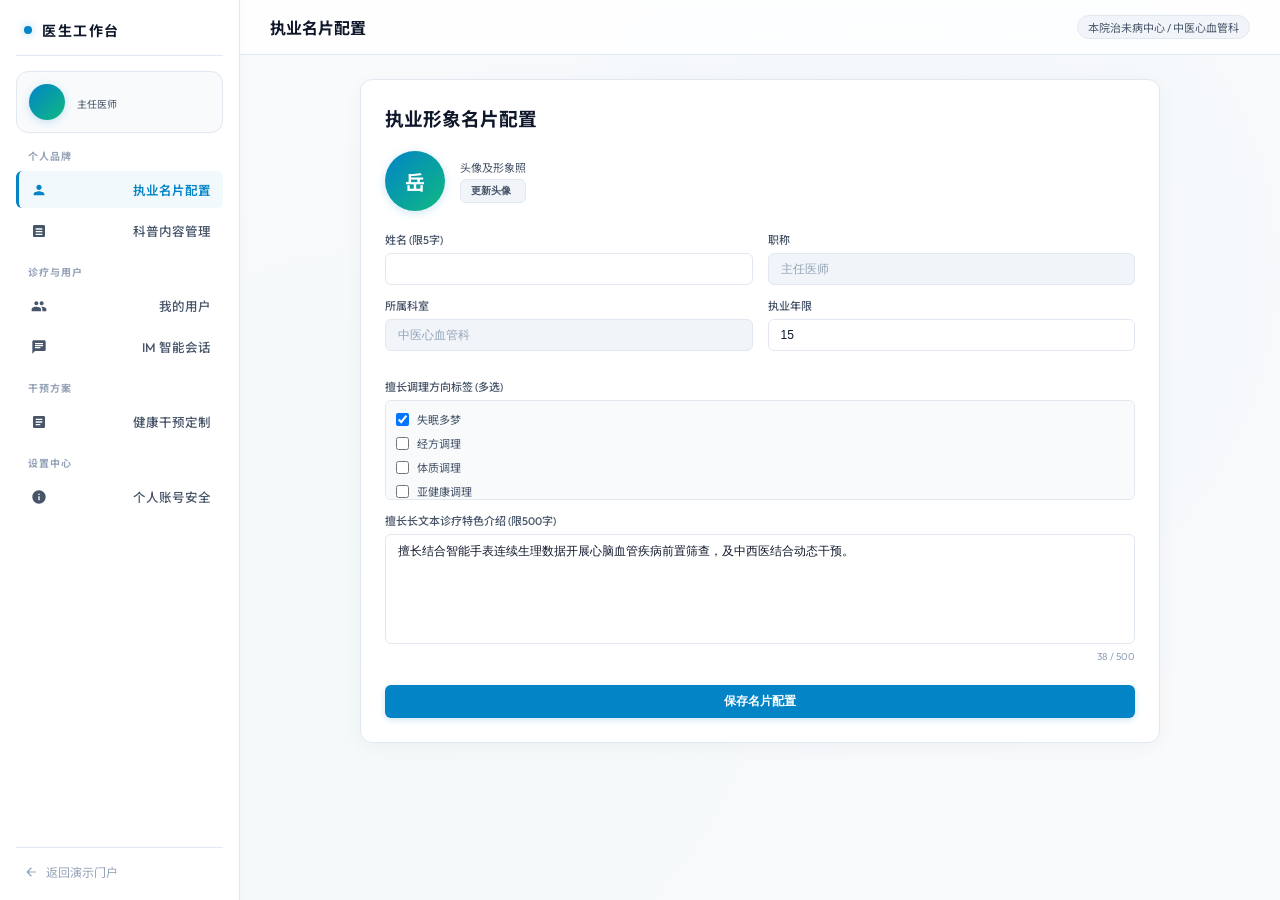
==== commit 9924138e: "fix: resolve js syntax errors for doctor & institution and rename portal to index for homepage deplo" ====
--- a/doctor.html
+++ b/doctor.html
@@ -76,7 +76,7 @@
             </nav>
             
             <div class="sidebar-footer">
-                <a href="portal.html" class="exit-link">
+                <a href="index.html" class="exit-link">
                     <svg viewBox="0 0 24 24"><path d="M20 11H7.83l5.59-5.59L12 4l-8 8 8 8 1.41-1.41L7.83 13H20v-2z"/></svg>
                     返回演示门户
                 </a>
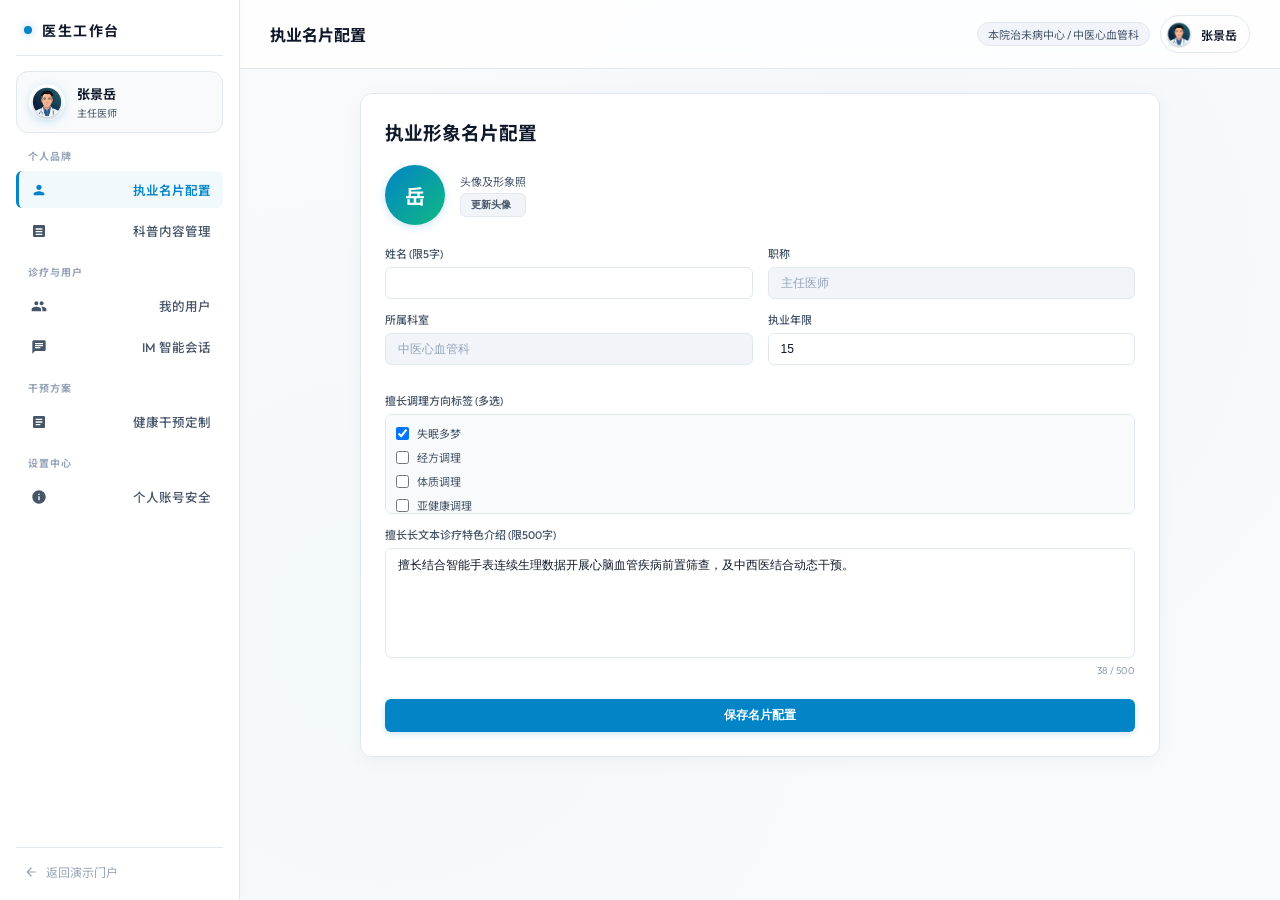
==== commit 804eb3f6: "fix: 修复医生端面板切换、头像、机构端报表数据防御性加载" ====
--- a/doctor.html
+++ b/doctor.html
@@ -21,7 +21,9 @@
             
             <!-- 医生个人简要名片 -->
             <div class="sidebar-doc-card">
-                <div class="sidebar-avatar" id="side-doc-avatar">岳</div>
+                <div class="sidebar-avatar" id="side-doc-avatar" style="padding:0; overflow:hidden; background:transparent;">
+                    <img src="assets/doctor_avatar.png" alt="医生头像" style="width:100%; height:100%; object-fit:cover; border-radius:50%;">
+                </div>
                 <div class="sidebar-doc-info">
                     <strong id="side-doc-name">张景岳</strong>
                     <span id="side-doc-title">主任医师</span>
@@ -89,8 +91,12 @@
             <!-- 头部状态栏 -->
             <header class="content-header">
                 <h2 id="current-panel-title">执业主页配置</h2>
-                <div class="user-profile">
+                <div class="user-profile" style="display:flex; align-items:center; gap:10px;">
                     <span class="user-role" id="header-doc-hospital">本院治未病中心 / 中医心血管科</span>
+                    <div style="display:flex; align-items:center; gap:8px; padding:4px 12px 4px 4px; background:rgba(255,255,255,0.06); border:1px solid var(--border-color); border-radius:24px;">
+                        <img src="assets/doctor_avatar.png" alt="医生头像" style="width:28px; height:28px; border-radius:50%; object-fit:cover;">
+                        <span style="font-size:12px; font-weight:600; color:var(--text-primary);" id="header-doc-name">张景岳</span>
+                    </div>
                 </div>
             </header>
             
@@ -280,7 +286,9 @@
                     </div>
                 </div>
 
-    <!-- 新增/编辑干预方案弹窗 Modal -->
+                <!-- 面板 4 和 5 在下方继续 -->
+
+    <!-- 新增/编辑干预方案弹窗 Modal（此modal在main外部，避免panel-container层级干扰）-->
     <div class="modal-overlay" id="recipe-edit-modal" style="z-index: 1000;">
         <div class="modal-content" style="max-width: 900px; width: 90%; background: var(--bg-panel); backdrop-filter: blur(20px); border: 1px solid var(--border-color); box-shadow: 0 20px 40px rgba(0,0,0,0.3);">
             <div class="modal-header">
